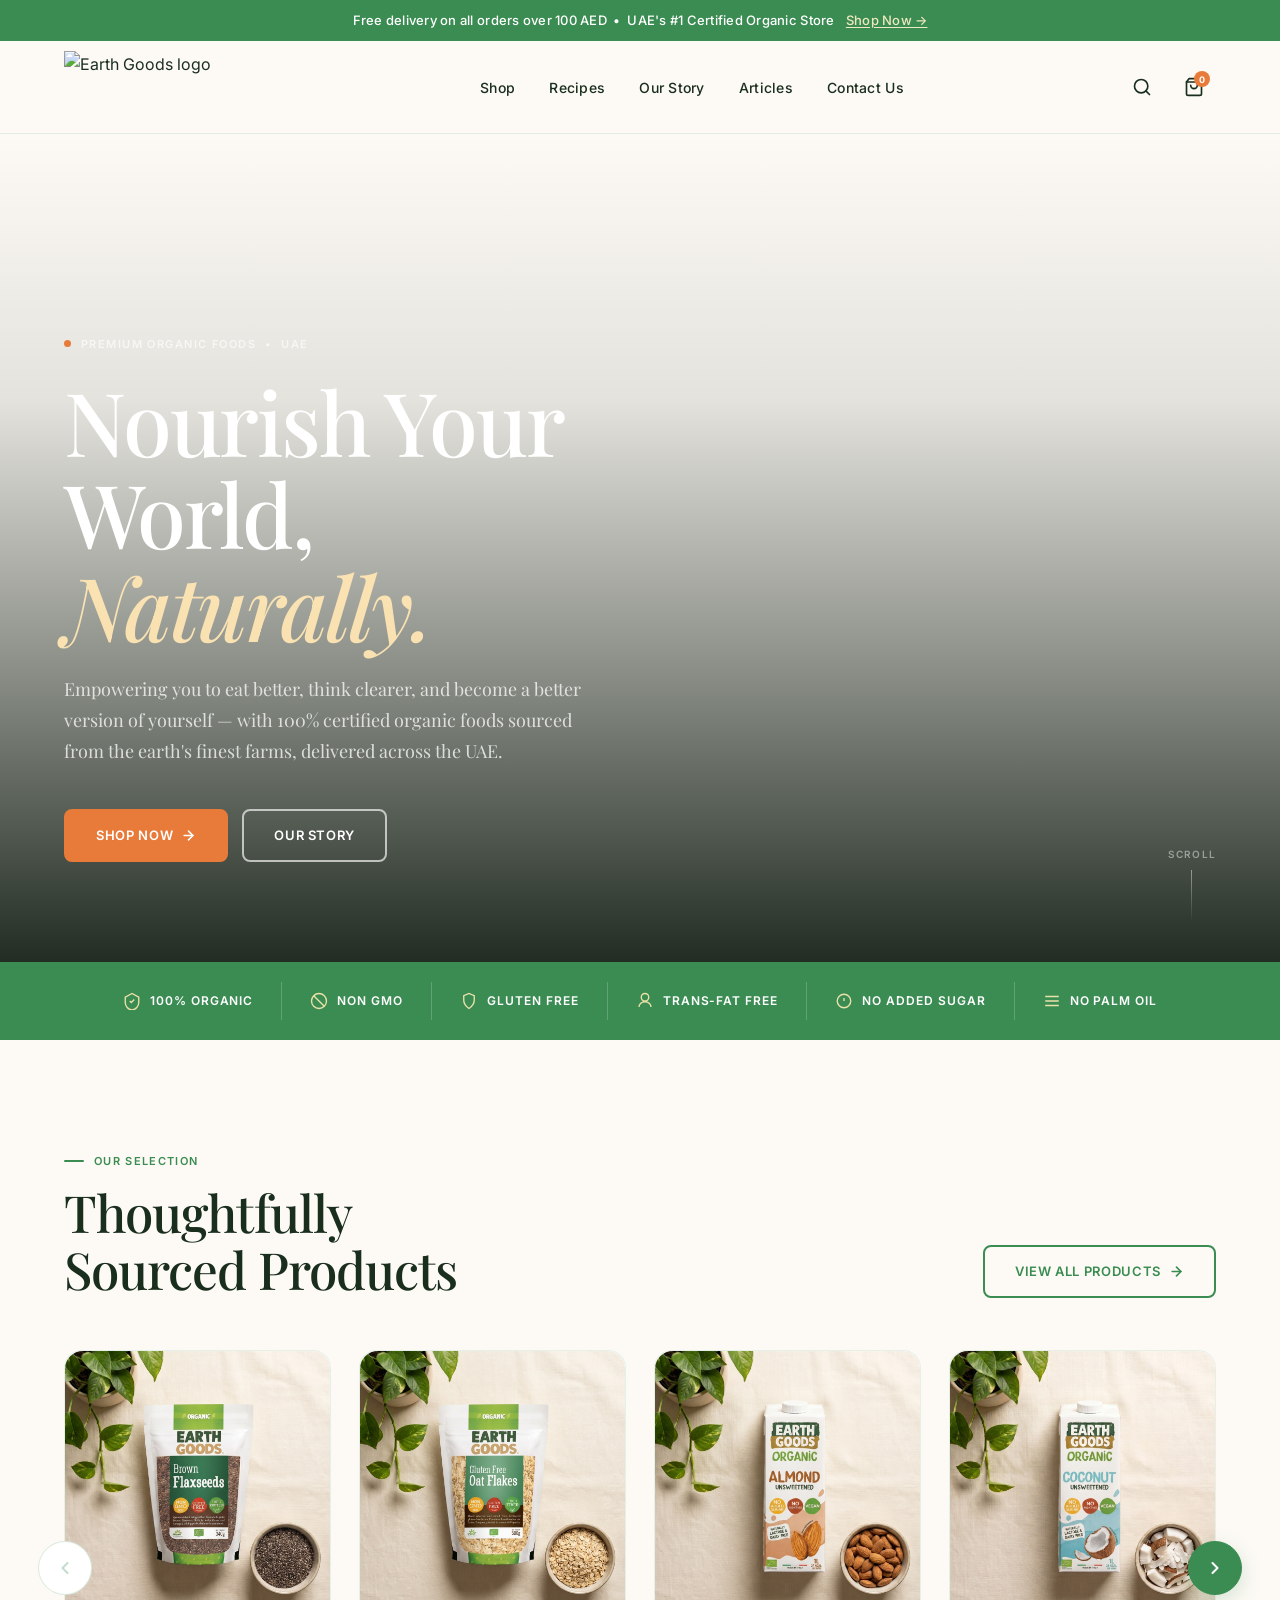
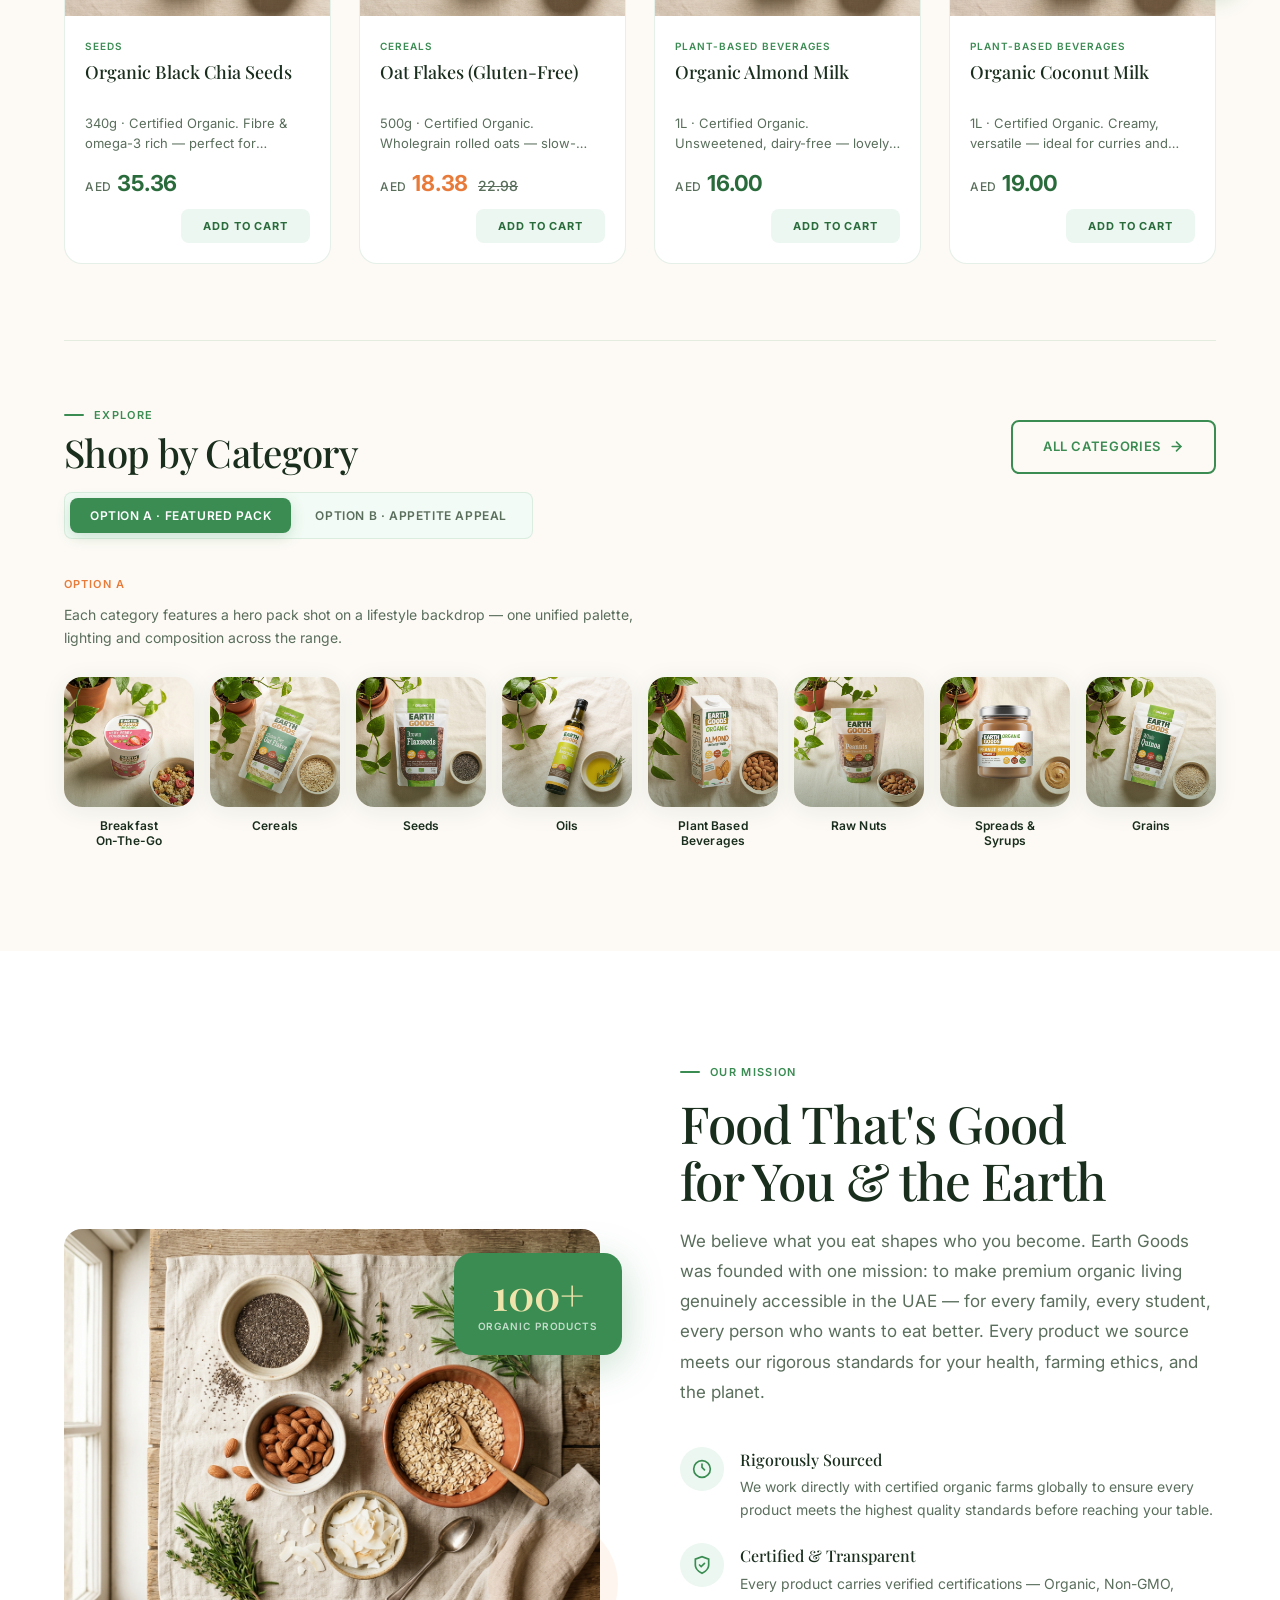
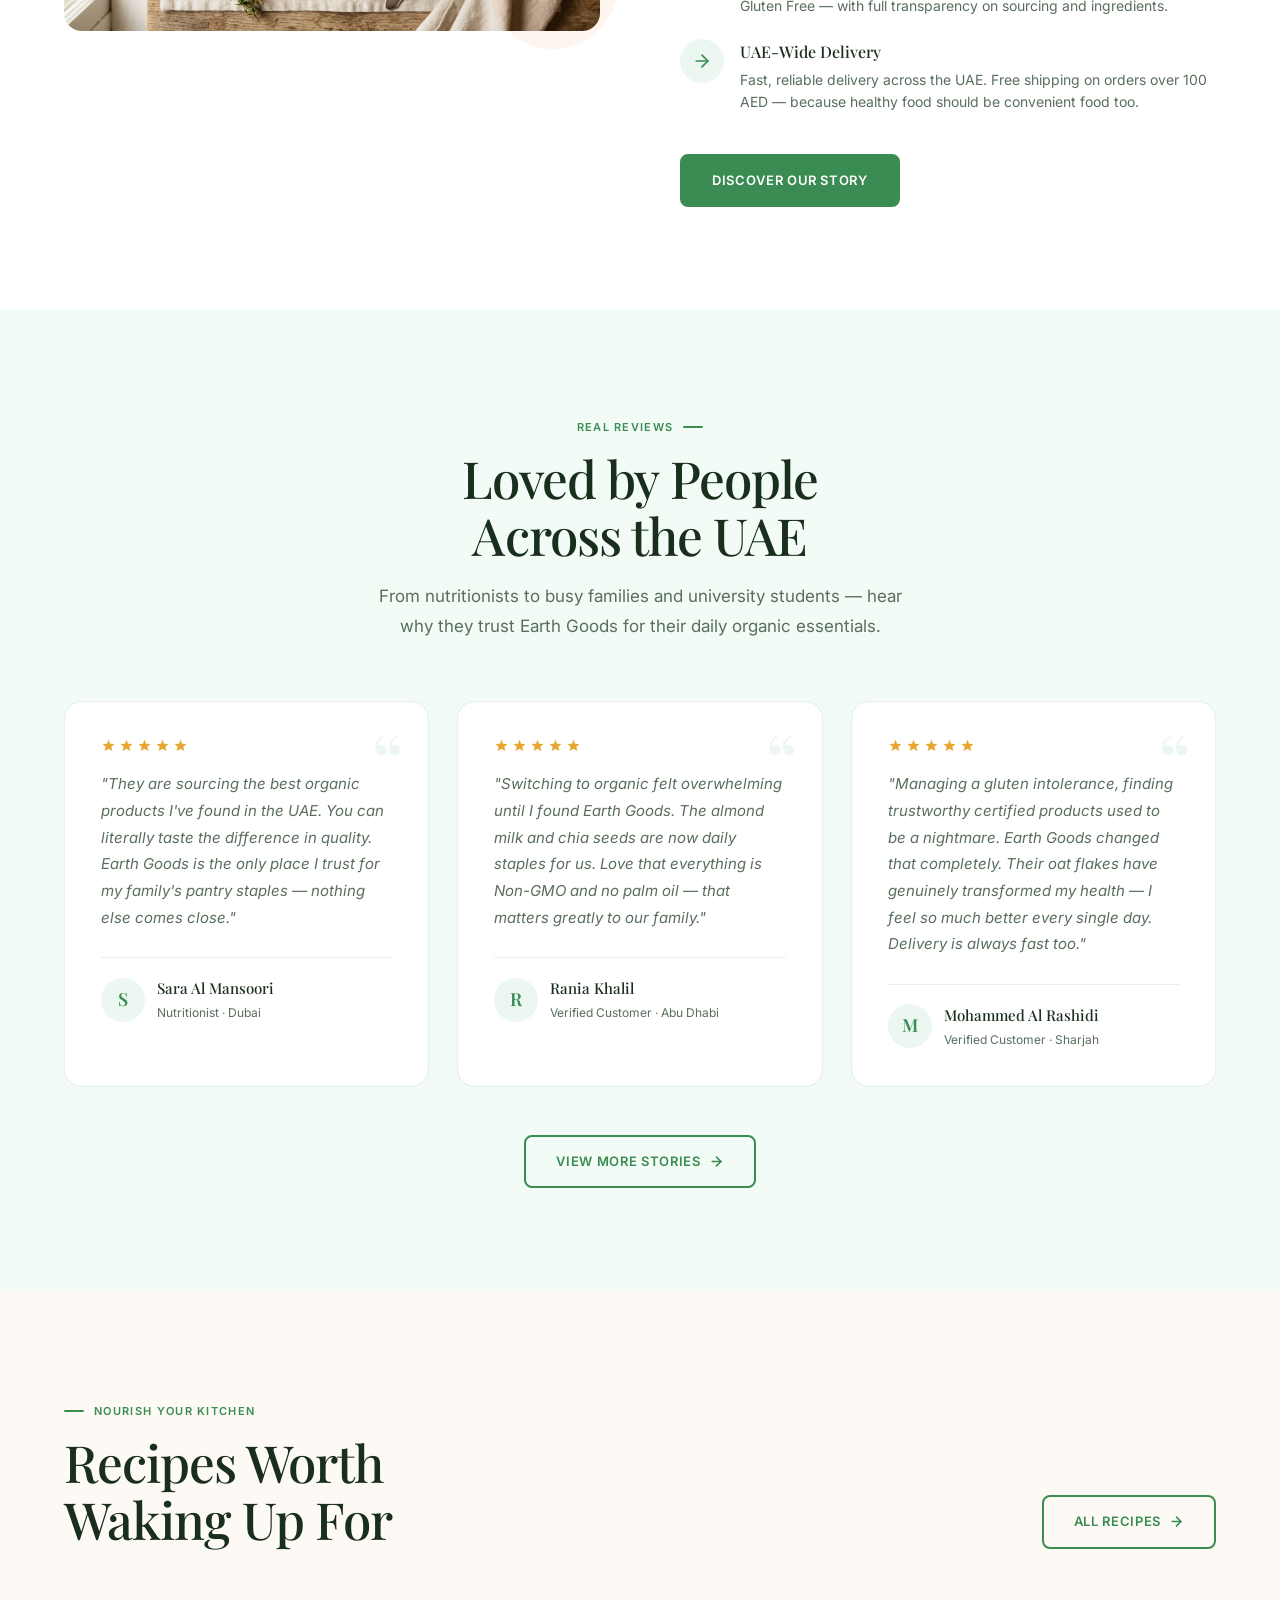
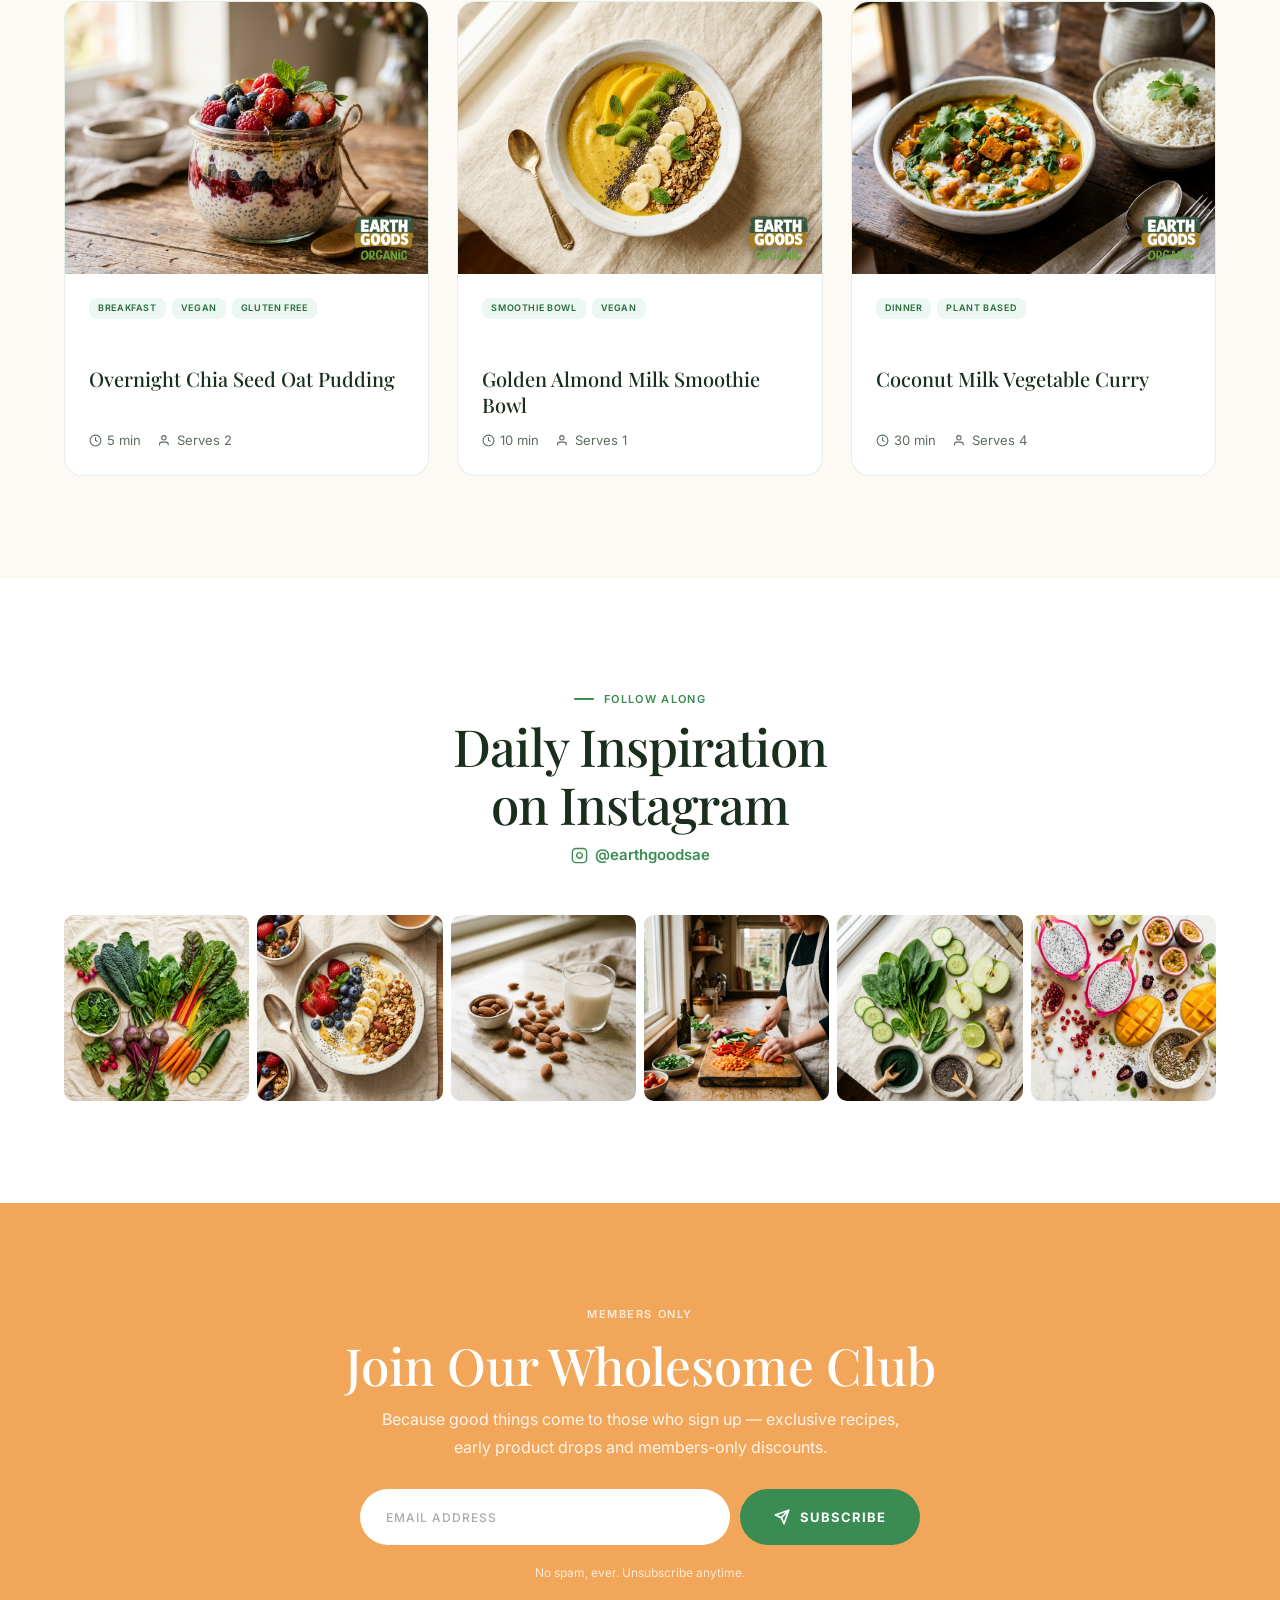
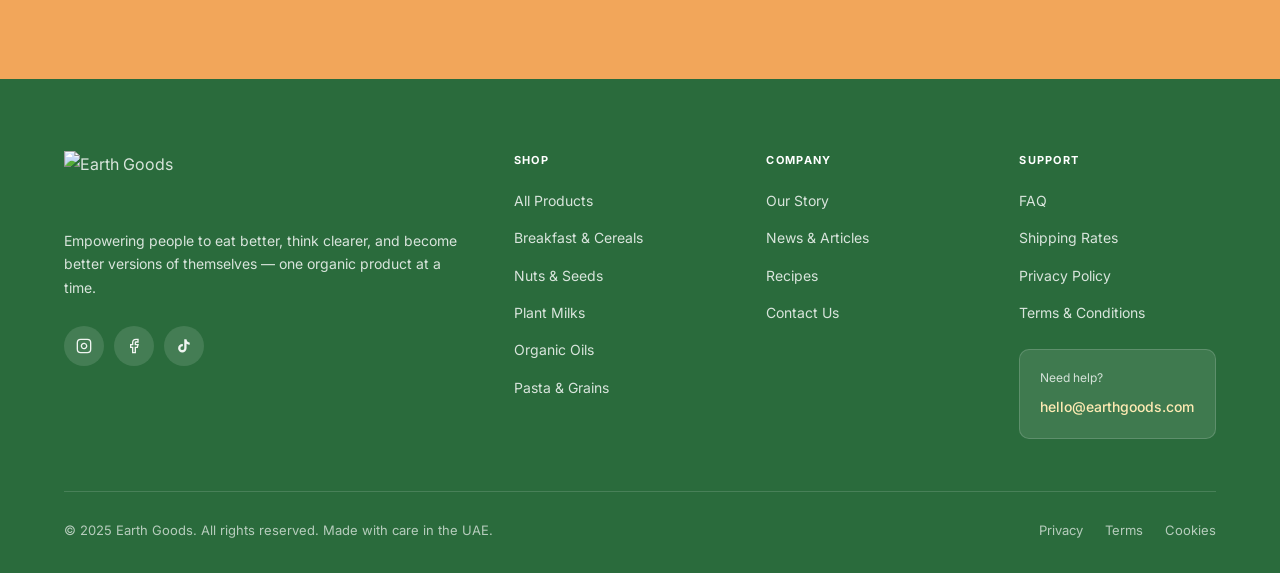
==== index-v5.html @ f4367381 "Earth Goods v5 — homepage final + inner pages (category, PDP, shop all, categories) Ships the post-f" ====
<!DOCTYPE html>
<html lang="en">
<head>
  <meta charset="UTF-8">
  <meta name="viewport" content="width=device-width, initial-scale=1">
  <title>Earth Goods — Premium Organic Food in the UAE</title>
  <meta name="description" content="Earth Goods brings you 100% certified organic foods. Non-GMO, Gluten Free, No Added Sugar. Free delivery over 100 AED across the UAE.">

  <link rel="preconnect" href="https://fonts.googleapis.com">
  <link rel="preconnect" href="https://fonts.gstatic.com" crossorigin>
  <!-- v1 font pair: Playfair Display (headings) + Inter (body) -->
  <link href="https://fonts.googleapis.com/css2?family=Playfair+Display:ital,wght@0,400;0,500;0,600;0,700;1,400;1,500&family=Inter:wght@300;400;500;600;700&display=swap" rel="stylesheet">

  <style>

    /* ===== DESIGN TOKENS ===== */
    :root {
      /* Palette — Approachable Premium */
      --cream:          #fdfaf5;
      --cream-alt:      #f5f0e6;
      --green:          #3a8c52;
      --green-dark:     #2a6b3c;
      --green-light:    #ebf7f0;
      --green-xlight:   #f2fbf5;
      --orange:         #e87b3a;
      --orange-dark:    #c96530;
      --orange-light:   #fff4ed;
      --white:          #ffffff;
      --text:           #1a2e1d;
      --text-muted:     #5a6e5c;
      --border:         rgba(58,140,82,0.13);
      --shadow-card:    0 4px 24px rgba(30,60,35,0.08);
      --shadow-hover:   0 12px 40px rgba(30,60,35,0.14);

      --z-nav:   50;
      --z-modal: 100;

      --section-py: clamp(64px, 8vw, 112px);
      --container:  1280px;
      --gutter:     clamp(20px, 5vw, 80px);

      --font-head:   'Playfair Display', Georgia, serif;
      --font-body:   'Inter', -apple-system, system-ui, sans-serif;
      --font-ui:     'Inter', -apple-system, system-ui, sans-serif;
      --font-accent: 'Playfair Display', Georgia, serif;

      /* Radii */
      --r-pill: 8px;
      --r-card: 18px;
      --r-sm:   10px;

      --ease:      200ms ease;
      --ease-slow: 500ms ease;
    }

    /* ===== RESET ===== */
    *, *::before, *::after { box-sizing: border-box; margin: 0; padding: 0; }
    html { scroll-behavior: smooth; }
    @media (prefers-reduced-motion: reduce) {
      html { scroll-behavior: auto; }
      *, *::before, *::after { animation-duration: 0.01ms !important; transition-duration: 0.01ms !important; }
    }
    body {
      font-family: var(--font-body);
      font-size: 16px;
      line-height: 1.65;
      color: var(--text);
      background: var(--cream);
      overflow-x: hidden;
    }
    img { max-width: 100%; display: block; }
    a { color: inherit; text-decoration: none; }
    button { cursor: pointer; border: none; background: none; font-family: inherit; }

    /* ===== FOCUS ===== */
    :focus-visible { outline: 3px solid var(--orange); outline-offset: 3px; border-radius: 4px; }

    /* ===== LAYOUT ===== */
    .container { max-width: var(--container); margin: 0 auto; padding: 0 var(--gutter); }
    .section    { padding: var(--section-py) 0; }

    /* ===== TYPE HELPERS ===== */
    .eyebrow {
      display: inline-flex; align-items: center; gap: 10px;
      font-family: var(--font-ui);
      font-size: 11px; font-weight: 600; letter-spacing: .12em; text-transform: uppercase;
      color: var(--green); margin-bottom: 14px;
    }
    .eyebrow::before { content:''; display:block; width:20px; height:2px; background:var(--green); border-radius:2px; }

    .h-display {
      font-family: var(--font-head);
      font-size: clamp(32px, 4vw, 54px);
      font-weight: 500; line-height: 1.12; letter-spacing: -.018em;
      color: var(--text);
    }
    .body-lg { font-size: 17px; line-height: 1.78; color: var(--text-muted); max-width: 560px; margin-top: 16px; }

    /* ===== BUTTONS — PILL SHAPED ===== */
    .btn {
      display: inline-flex; align-items: center; gap: 8px;
      padding: 14px 30px; min-height: 48px;
      font-family: var(--font-ui); font-size: 13px; font-weight: 600;
      letter-spacing: .05em; text-transform: uppercase; border-radius: var(--r-pill);
      transition: all var(--ease); cursor: pointer;
    }
    .btn-orange { background: var(--orange); color: #fff; border: 2px solid var(--orange); }
    .btn-orange:hover { background: var(--orange-dark); border-color: var(--orange-dark); transform: translateY(-2px); box-shadow: 0 8px 24px rgba(232,123,58,.28); }

    .btn-white { background: transparent; color: #fff; border: 2px solid rgba(255,255,255,.65); }
    .btn-white:hover { background: rgba(255,255,255,.12); border-color: #fff; }

    .btn-green { background: var(--green); color: #fff; border: 2px solid var(--green); }
    .btn-green:hover { background: var(--green-dark); border-color: var(--green-dark); transform: translateY(-2px); box-shadow: 0 8px 24px rgba(58,140,82,.24); }

    .btn-outline { background: transparent; color: var(--green); border: 2px solid var(--green); }
    .btn-outline:hover { background: var(--green); color: #fff; transform: translateY(-2px); }

    .btn-outline-light { background: transparent; color: rgba(255,255,255,.88); border: 2px solid rgba(255,255,255,.3); }
    .btn-outline-light:hover { background: rgba(255,255,255,.12); border-color: rgba(255,255,255,.65); }

    /* ===== ANNOUNCEMENT BAR ===== */
    .ann-bar {
      background: var(--green); color: #fff;
      text-align: center; padding: 10px 20px;
      font-size: 13px; font-weight: 500; letter-spacing: .02em;
    }
    .ann-bar a { color: rgba(255,240,200,.92); margin-left: 8px; text-decoration: underline; text-underline-offset: 2px; }
    .ann-bar a:hover { color: #fff; }

    /* ===== STICKY HEADER ===== */
    .site-header {
      position: sticky; top: 0; z-index: var(--z-nav);
      background: rgba(253,250,245,.96);
      backdrop-filter: blur(16px); -webkit-backdrop-filter: blur(16px);
      border-bottom: 1px solid var(--border);
      transition: box-shadow var(--ease);
    }
    .site-header.scrolled { box-shadow: 0 2px 24px rgba(30,60,35,.07); }

    .nav-wrap { display: flex; align-items: center; justify-content: space-between; height: 92px; gap: 32px; }

    .nav-logo { display: flex; align-items: center; flex-shrink: 0; }
    .nav-logo img { height: 72px; width: auto; object-fit: contain; image-rendering: -webkit-optimize-contrast; }

    .nav-links { display: flex; align-items: center; gap: 34px; list-style: none; }
    .nav-links a {
      font-family: var(--font-ui);
      font-size: 14px; font-weight: 500; color: var(--text); letter-spacing: .02em;
      position: relative; padding-bottom: 2px; transition: color var(--ease);
    }
    .nav-links a::after {
      content: ''; position: absolute; bottom: -2px; left: 0;
      width: 0; height: 2px; background: var(--orange); border-radius: 2px; transition: width var(--ease);
    }
    .nav-links a:hover { color: var(--green); }
    .nav-links a:hover::after { width: 100%; }

    .nav-actions { display: flex; align-items: center; gap: 8px; flex-shrink: 0; }
    .nav-icon {
      display: flex; align-items: center; justify-content: center;
      width: 44px; height: 44px; border-radius: 50%; color: var(--text);
      transition: all var(--ease); cursor: pointer;
    }
    .nav-icon:hover { background: var(--green-light); color: var(--green); }
    .cart-wrap { position: relative; }
    .cart-dot {
      position: absolute; top: 6px; right: 6px; width: 16px; height: 16px;
      background: var(--orange); color: #fff; font-size: 9px; font-weight: 700;
      border-radius: 50%; display: flex; align-items: center; justify-content: center; line-height: 1;
    }
    .nav-hamburger { display: none; }

    /* ===== HERO ===== */
    .hero { position: relative; min-height: 92vh; display: flex; align-items: flex-end; overflow: hidden; }
    .hero-bg {
      position: absolute; inset: 0;
      background: url('images/hero-bg-v3.jpg') center center / cover no-repeat;
      transform: scale(1.04); transition: transform 7s ease;
    }
    .hero-bg.ready { transform: scale(1); }
    .hero-overlay {
      position: absolute; inset: 0;
      background: linear-gradient(to top,
        rgba(10,22,12,.90) 0%,
        rgba(10,22,12,.44) 38%,
        rgba(10,22,12,.10) 68%,
        transparent 100%);
    }
    .hero-content { position: relative; z-index: 2; padding: 80px 0 100px; max-width: 740px; }
    .hero-eyebrow {
      display: inline-flex; align-items: center; gap: 10px;
      font-family: var(--font-ui);
      color: rgba(255,255,255,.65); font-size: 11px; font-weight: 600;
      letter-spacing: .13em; text-transform: uppercase; margin-bottom: 22px;
    }
    .hero-eyebrow-dot { width: 7px; height: 7px; border-radius: 50%; background: var(--orange); flex-shrink: 0; }
    .hero-title {
      font-family: var(--font-head);
      font-size: clamp(44px, 7vw, 88px);
      font-weight: 500; line-height: 1.05; letter-spacing: -.025em;
      color: #fff; margin-bottom: 22px;
    }
    .hero-title em { font-style: italic; color: rgba(255,230,180,.94); }
    .hero-desc { font-family: var(--font-accent); font-size: 18px; line-height: 1.72; color: rgba(255,255,255,.76); max-width: 530px; margin-bottom: 42px; }
    .hero-ctas { display: flex; flex-wrap: wrap; gap: 14px; align-items: center; }

    /* Hero trust badges */
    .hero-badges {
      position: relative; z-index: 2;
      display: flex; gap: 10px; flex-wrap: wrap;
      padding: 0 0 36px; margin-top: -24px;
    }
    .hero-badge {
      display: inline-flex; align-items: center; gap: 7px;
      background: rgba(255,255,255,.12); backdrop-filter: blur(10px);
      border: 1px solid rgba(255,255,255,.22); border-radius: var(--r-pill);
      padding: 7px 14px; font-size: 12px; font-weight: 500; color: rgba(255,255,255,.9);
    }
    .hero-badge-dot { width: 6px; height: 6px; border-radius: 50%; background: #6ee88a; flex-shrink: 0; }

    .hero-scroll {
      position: absolute; bottom: 40px; right: var(--gutter); z-index: 2;
      display: flex; flex-direction: column; align-items: center; gap: 8px;
      color: rgba(255,255,255,.45); font-size: 10px; font-weight: 600;
      letter-spacing: .12em; text-transform: uppercase;
    }
    .scroll-line {
      width: 1px; height: 52px;
      background: linear-gradient(to bottom, rgba(255,255,255,.45), transparent);
      animation: scrollAnim 2s ease infinite;
    }
    @keyframes scrollAnim {
      0%   { opacity: 1; transform: scaleY(1) translateY(0); }
      100% { opacity: 0; transform: scaleY(.4) translateY(18px); }
    }

    /* ===== TRUST STRIP ===== */
    .trust-strip { background: var(--green); padding: 20px 0; overflow: hidden; }
    .trust-inner { display: flex; align-items: center; justify-content: center; flex-wrap: wrap; }
    .trust-item {
      display: flex; align-items: center; gap: 9px;
      padding: 9px 28px; font-size: 12px; font-weight: 600;
      letter-spacing: .08em; text-transform: uppercase; color: #fff;
      border-right: 1px solid rgba(255,255,255,.2); white-space: nowrap;
    }
    .trust-item:last-child { border-right: none; }
    .trust-icon { width: 18px; height: 18px; color: rgba(255,235,180,.9); flex-shrink: 0; }

    /* ===== PRODUCTS ===== */
    .products-header { display: flex; align-items: flex-end; justify-content: space-between; gap: 24px; margin-bottom: 52px; }

    /* Carousel container — single-row horizontal strip, always 4 visible */
    .products-carousel { position: relative; }
    .products-grid {
      display: grid;
      grid-auto-flow: column;
      grid-auto-columns: calc((100% - (28px * 3)) / 4);
      gap: 28px;
      scroll-snap-type: x mandatory;
      overflow-x: auto;
      scrollbar-width: none;
      padding-bottom: 4px;
    }
    .products-grid::-webkit-scrollbar { display: none; }
    .products-grid > .product-card { scroll-snap-align: start; }

    /* Left/right arrows — filled green by default, reversed on hover */
    .carousel-arrow {
      position: absolute; top: 42%; transform: translateY(-50%);
      width: 54px; height: 54px; border-radius: 50%;
      background: var(--green); color: #fff;
      border: 1px solid var(--green);
      box-shadow: 0 6px 20px rgba(58,140,82,.22);
      display: flex; align-items: center; justify-content: center;
      cursor: pointer; z-index: 5; transition: all var(--ease);
    }
    .carousel-arrow:hover {
      background: #fff; color: var(--green-dark); border-color: var(--green);
      transform: translateY(-50%) scale(1.06);
      box-shadow: var(--shadow-card);
    }
    .carousel-arrow:disabled {
      background: #fff;
      color: rgba(58,140,82,.3);
      border-color: rgba(58,140,82,.18);
      box-shadow: none;
      cursor: not-allowed;
      transform: translateY(-50%);
      pointer-events: none;
    }
    .carousel-arrow.prev { left: -26px; }
    .carousel-arrow.next { right: -26px; }
    @media (max-width: 1100px) {
      .products-grid { grid-auto-columns: calc((100% - 28px) / 2); }
    }
    @media (max-width: 640px) {
      .products-grid { grid-auto-columns: 82%; }
      .carousel-arrow { display: none; }
    }

    /* Product card — equal heights via flex */
    .product-card {
      background: var(--white);
      border: 1px solid var(--border);
      border-radius: var(--r-card);
      overflow: visible;
      cursor: pointer;
      transition: transform var(--ease), box-shadow var(--ease);
      position: relative;
      display: flex; flex-direction: column;
    }
    .product-card:hover { transform: translateY(-6px); box-shadow: var(--shadow-hover); }

    .product-img-wrap {
      position: relative;
      aspect-ratio: 1;
      border-radius: var(--r-card) var(--r-card) 0 0;
      overflow: hidden;
      background: var(--green-xlight);
    }
    .product-lifestyle-img {
      width: 100%; height: 100%; object-fit: cover;
      transition: transform 650ms ease;
    }
    .product-card:hover .product-lifestyle-img { transform: scale(1.06); }

    .product-badge {
      position: absolute; top: 12px; left: 12px; z-index: 2;
      background: var(--green); color: #fff;
      font-size: 9px; font-weight: 700; letter-spacing: .09em; text-transform: uppercase;
      padding: 5px 12px; border-radius: var(--r-pill);
    }
    .badge-orange { background: var(--orange); }
    .badge-discount {
      position: absolute; top: 12px; right: 12px; z-index: 2;
      background: var(--orange); color: #fff;
      font-size: 13px; font-weight: 700; letter-spacing: .02em;
      padding: 8px 13px; border-radius: var(--r-pill);
      box-shadow: 0 4px 14px rgba(232,123,58,.28);
    }

    .product-body {
      padding: 22px 20px 20px;
      display: flex; flex-direction: column; flex: 1;
    }
    .product-cat { font-size: 10px; font-weight: 600; letter-spacing: .1em; text-transform: uppercase; color: var(--green); margin-bottom: 6px; }
    .product-name {
      font-family: var(--font-head); font-size: 18px; font-weight: 500; line-height: 1.28;
      margin-bottom: 6px; color: var(--text);
      min-height: 2.56em;
      display: -webkit-box; -webkit-line-clamp: 2; -webkit-box-orient: vertical; overflow: hidden;
    }
    .product-desc {
      font-size: 13px; line-height: 1.55; color: var(--text-muted);
      margin-bottom: 18px;
      min-height: 3.1em;
      display: -webkit-box; -webkit-line-clamp: 2; -webkit-box-orient: vertical; overflow: hidden;
    }
    .product-foot {
      display: flex; flex-direction: column;
      gap: 14px; margin-top: auto;
    }
    .product-price-wrap {
      display: flex; align-items: baseline; gap: 10px;
      line-height: 1.1; flex-wrap: wrap;
    }
    .product-price { font-size: 22px; font-weight: 700; color: var(--green-dark); white-space: nowrap; letter-spacing: -.01em; }
    .product-price small { font-size: 12px; font-weight: 500; color: var(--text-muted); margin-right: 5px; letter-spacing: .06em; text-transform: uppercase; }
    .product-price-old {
      font-size: 14px; font-weight: 500; color: var(--text-muted);
      text-decoration: line-through; white-space: nowrap;
    }
    .product-price.discounted { color: var(--orange); }
    .add-btn-row { display: flex; justify-content: flex-end; }

    /* Pill Add to Cart — recipe tag aesthetic, no icon */
    .add-btn {
      display: inline-flex; align-items: center;
      padding: 10px 22px;
      background: var(--green-light); color: var(--green-dark);
      border-radius: var(--r-pill);
      font-family: var(--font-body);
      font-size: 11px; font-weight: 700;
      letter-spacing: .08em; text-transform: uppercase;
      transition: all var(--ease); flex-shrink: 0;
      white-space: nowrap;
    }
    .add-btn:hover { background: var(--green); color: #fff; transform: translateY(-1px); box-shadow: 0 6px 16px rgba(58,140,82,.22); }

    /* ===== CATEGORY VISUAL CARDS ===== */
    .cat-section { margin-top: 72px; padding-top: 56px; border-top: 1px solid var(--border); }
    .cat-section-header { display: flex; align-items: flex-end; justify-content: space-between; gap: 20px; margin-bottom: 18px; }

    /* Option toggle for A/B comparison */
    .cat-option-toggle {
      display: inline-flex; background: var(--green-xlight);
      border: 1px solid var(--border); border-radius: var(--r-pill);
      padding: 5px; gap: 4px; margin-bottom: 36px;
    }
    .cat-option-toggle button {
      padding: 10px 20px; font-family: var(--font-ui);
      font-size: 12px; font-weight: 600; letter-spacing: .05em; text-transform: uppercase;
      color: var(--text-muted); background: transparent; border-radius: var(--r-pill);
      transition: all var(--ease); cursor: pointer;
    }
    .cat-option-toggle button.active {
      background: var(--green); color: #fff;
      box-shadow: 0 4px 14px rgba(58,140,82,.22);
    }
    .cat-option-label {
      font-family: var(--font-ui); font-size: 11px; font-weight: 600;
      letter-spacing: .1em; text-transform: uppercase; color: var(--orange);
      margin-bottom: 10px; display: block;
    }
    .cat-option-desc {
      font-size: 14px; color: var(--text-muted);
      margin-bottom: 28px; max-width: 600px;
    }
    .cat-option { display: none; }
    .cat-option.active { display: block; }

    .cat-grid {
      display: grid;
      grid-template-columns: repeat(8, 1fr);
      gap: 16px;
    }

    .cat-card {
      display: flex; flex-direction: column; align-items: center; gap: 11px;
      cursor: pointer; text-decoration: none; color: inherit;
      transition: transform var(--ease);
    }
    .cat-card:hover { transform: translateY(-4px); }

    .cat-img-wrap {
      width: 100%;
      aspect-ratio: 1;
      border-radius: var(--r-card);
      overflow: hidden;
      position: relative;
      box-shadow: var(--shadow-card);
      transition: box-shadow var(--ease);
    }
    .cat-card:hover .cat-img-wrap { box-shadow: var(--shadow-hover); }

    .cat-img-wrap img {
      width: 100%; height: 100%; object-fit: cover;
      transition: transform 550ms ease;
    }
    .cat-card:hover .cat-img-wrap img { transform: scale(1.08); }

    /* Subtle colored tint overlay per card */
    .cat-img-wrap::after {
      content: '';
      position: absolute; inset: 0;
      background: linear-gradient(to top, rgba(30,60,35,.35) 0%, transparent 55%);
      border-radius: var(--r-card);
    }

    .cat-name {
      font-size: 12px; font-weight: 600; text-align: center;
      color: var(--text); letter-spacing: .01em; line-height: 1.3;
    }

    /* ===== BRAND STORY ===== */
    .story { background: var(--white); }
    .story-grid { display: grid; grid-template-columns: 1fr 1fr; gap: 80px; align-items: center; }
    .story-img-wrap { position: relative; aspect-ratio: 4/3; border-radius: var(--r-card); overflow: hidden; }
    .story-img-wrap img { width: 100%; height: 100%; object-fit: cover; }
    .story-stat {
      position: absolute; top: 24px; right: -22px; z-index: 2;
      background: var(--green); color: #fff; padding: 20px 24px;
      border-radius: var(--r-card); text-align: center; box-shadow: 0 10px 40px rgba(58,140,82,.3);
    }
    .story-stat-n { font-family: var(--font-head); font-size: 42px; font-weight: 600; line-height: 1; color: rgba(255,235,180,.92); }
    .story-stat-l { font-size: 10px; font-weight: 600; letter-spacing: .09em; text-transform: uppercase; color: rgba(255,255,255,.7); margin-top: 3px; }
    .story-accent { position: absolute; bottom: -18px; right: -18px; width: 130px; height: 130px; border-radius: 50%; background: var(--orange); opacity: .08; pointer-events: none; }

    .pillars { display: flex; flex-direction: column; gap: 22px; margin-top: 40px; }
    .pillar { display: flex; align-items: flex-start; gap: 16px; }
    .pillar-icon {
      width: 44px; height: 44px; border-radius: 50%; background: var(--green-light);
      display: flex; align-items: center; justify-content: center;
      color: var(--green); flex-shrink: 0;
    }
    .pillar-title { font-family: var(--font-head); font-size: 16px; font-weight: 500; margin-bottom: 3px; }
    .pillar-text  { font-size: 14px; color: var(--text-muted); line-height: 1.6; }

    /* ===== TESTIMONIALS ===== */
    .testimonials { background: var(--green-xlight); }
    .testi-header { text-align: center; margin-bottom: 60px; }
    .testi-header .eyebrow { justify-content: center; }
    .testi-header .eyebrow::before { display: none; }
    .testi-header .eyebrow::after { content: ''; display: block; width: 20px; height: 2px; background: var(--green); border-radius: 2px; }
    .testi-grid { display: grid; grid-template-columns: repeat(3, 1fr); gap: 28px; }

    .testi-card {
      background: var(--white); padding: 36px; border-radius: var(--r-card); border: 1px solid var(--border);
      position: relative; transition: transform var(--ease), box-shadow var(--ease);
    }
    .testi-card:hover { transform: translateY(-4px); box-shadow: var(--shadow-hover); }
    .testi-bigquote {
      position: absolute; top: 18px; right: 24px;
      font-family: var(--font-head); font-size: 80px; line-height: 1;
      color: var(--green-light); pointer-events: none; user-select: none;
    }
    .stars { display: flex; gap: 3px; margin-bottom: 18px; }
    .star { width: 15px; height: 15px; color: #e8a630; }
    .testi-text { font-size: 15px; line-height: 1.78; color: var(--text-muted); font-style: italic; margin-bottom: 26px; }
    .testi-author { display: flex; align-items: center; gap: 12px; padding-top: 18px; border-top: 1px solid var(--border); }
    .testi-avatar {
      width: 44px; height: 44px; border-radius: 50%; background: var(--green-light);
      display: flex; align-items: center; justify-content: center;
      font-family: var(--font-head); font-size: 18px; color: var(--green); font-weight: 600; flex-shrink: 0;
    }
    .testi-name   { font-family: var(--font-head); font-size: 15px; font-weight: 500; }
    .testi-detail { font-size: 12px; color: var(--text-muted); margin-top: 2px; }

    /* ===== RECIPES ===== */
    .recipes-header { display: flex; align-items: flex-end; justify-content: space-between; gap: 24px; margin-bottom: 52px; }
    .recipes-grid   { display: grid; grid-template-columns: repeat(3, 1fr); gap: 28px; }

    .recipe-card {
      background: var(--white); border: 1px solid var(--border); border-radius: var(--r-card);
      overflow: hidden; cursor: pointer;
      transition: transform var(--ease), box-shadow var(--ease);
      display: flex; flex-direction: column;
    }
    .recipe-card:hover { transform: translateY(-5px); box-shadow: var(--shadow-hover); }
    .recipe-img { aspect-ratio: 4/3; overflow: hidden; position: relative; }
    .recipe-img img { width: 100%; height: 100%; object-fit: cover; transition: transform 650ms ease; }
    .recipe-card:hover .recipe-img img { transform: scale(1.06); }

    /* Earth Goods watermark overlay — bottom right, colored logo, no padding */
    .recipe-img::after {
      content: '';
      position: absolute; bottom: 14px; right: 14px;
      width: 60px; height: 44px;
      background-image: url('images/logo-watermark.png');
      background-repeat: no-repeat;
      background-position: center;
      background-size: contain;
      filter: drop-shadow(0 2px 6px rgba(0,0,0,.45));
      pointer-events: none;
    }

    .recipe-body {
      padding: 24px;
      display: flex; flex-direction: column; flex: 1;
    }
    .recipe-tags {
      display: flex; flex-wrap: wrap; gap: 6px;
      margin-bottom: 14px;
      min-height: 54px;
      align-content: flex-start;
    }
    .r-tag {
      background: var(--green-light); color: var(--green-dark);
      font-size: 9px; font-weight: 600; letter-spacing: .07em; text-transform: uppercase;
      padding: 4px 9px; border-radius: var(--r-pill);
      line-height: 1.4;
    }
    .recipe-title {
      font-family: var(--font-head); font-size: 20px; font-weight: 500; line-height: 1.3;
      margin-bottom: 12px;
      min-height: 2.6em;
      display: -webkit-box; -webkit-line-clamp: 2; -webkit-box-orient: vertical; overflow: hidden;
    }
    .recipe-meta  {
      display: flex; gap: 18px; font-size: 13px; color: var(--text-muted);
      margin-top: auto;
    }
    .recipe-meta span { display: flex; align-items: center; gap: 5px; }

    /* ===== INSTAGRAM ===== */
    .instagram { background: var(--white); }
    .ig-header  { text-align: center; margin-bottom: 44px; }
    .ig-handle  {
      display: inline-flex; align-items: center; gap: 7px;
      font-size: 15px; font-weight: 600; color: var(--green);
      margin-top: 10px; cursor: pointer; transition: color var(--ease);
    }
    .ig-handle:hover { color: var(--orange); }
    .ig-grid { display: grid; grid-template-columns: repeat(6, 1fr); gap: 8px; }
    .ig-post { aspect-ratio: 1; overflow: hidden; cursor: pointer; border-radius: var(--r-sm); position: relative; }
    .ig-post img { width: 100%; height: 100%; object-fit: cover; transition: transform 550ms ease; }
    .ig-post::after {
      content: ''; position: absolute; inset: 0;
      background: rgba(58,140,82,0); transition: background var(--ease); border-radius: var(--r-sm);
    }
    .ig-post:hover::after { background: rgba(58,140,82,.22); }
    .ig-post:hover img  { transform: scale(1.07); }

    /* ===== WHOLESOME CLUB — soft warm orange newsletter ===== */
    .wholesome-club {
      background: #f2a65a; color: #fff;
      padding: clamp(64px, 8vw, 96px) 0;
      position: relative; overflow: hidden;
    }
    .wc-inner {
      position: relative; z-index: 2;
      max-width: 720px; margin: 0 auto;
      text-align: center; padding: 0 20px;
    }
    .wc-eyebrow {
      display: inline-block; font-family: var(--font-ui);
      font-size: 11px; font-weight: 600; letter-spacing: .14em; text-transform: uppercase;
      color: rgba(255,255,255,.78); margin-bottom: 14px;
    }
    .wc-heading {
      font-family: var(--font-head);
      font-size: clamp(30px, 4vw, 52px); font-weight: 500; line-height: 1.12;
      color: #fff; margin-bottom: 12px;
    }
    .wc-sub {
      font-size: 16px; line-height: 1.7; color: rgba(255,255,255,.88);
      margin-bottom: 28px; max-width: 520px; margin-left: auto; margin-right: auto;
    }
    .wc-form {
      display: flex; gap: 10px; flex-wrap: wrap;
      max-width: 560px; margin: 0 auto;
    }
    .wc-input {
      flex: 1; min-width: 220px; height: 56px; padding: 0 26px;
      background: #fff; border: none; outline: none; border-radius: 999px;
      font-family: var(--font-body); font-size: 14px; color: var(--text);
      font-weight: 500; letter-spacing: .04em;
    }
    .wc-input::placeholder { color: rgba(100,100,100,.55); text-transform: uppercase; font-size: 12px; letter-spacing: .08em; }
    .wc-submit {
      height: 56px; padding: 0 34px;
      background: var(--green); color: #fff; border: none; border-radius: 999px;
      font-family: var(--font-ui); font-size: 13px; font-weight: 700;
      letter-spacing: .08em; text-transform: uppercase; cursor: pointer;
      display: inline-flex; align-items: center; gap: 10px;
      transition: all var(--ease);
    }
    .wc-submit:hover { background: var(--green-dark); transform: translateY(-2px); box-shadow: 0 10px 28px rgba(42,107,60,.35); }
    .wc-note { font-size: 12px; color: rgba(255,255,255,.75); margin-top: 18px; }
    .wc-note.success { color: #fff; font-weight: 500; }


    /* ===== NEWSLETTER (Stay Connected block) ===== */
    .newsletter {
      background: var(--green);
      color: #fff; padding: clamp(64px, 8vw, 104px) 0;
      position: relative; overflow: hidden;
    }
    .newsletter::before {
      content: ''; position: absolute; top: -80px; right: -80px;
      width: 400px; height: 400px; border-radius: 50%;
      background: rgba(255,255,255,.06); pointer-events: none;
    }
    .newsletter::after {
      content: ''; position: absolute; bottom: -60px; left: 10%;
      width: 280px; height: 280px; border-radius: 50%;
      background: rgba(232,123,58,.14); pointer-events: none;
    }
    .nl-grid { display: grid; grid-template-columns: 1fr 1fr; gap: 80px; align-items: center; position: relative; z-index: 1; }
    .nl-eyebrow { display: inline-flex; align-items: center; gap: 9px; font-family: var(--font-ui); font-size: 11px; font-weight: 600; letter-spacing: .12em; text-transform: uppercase; color: rgba(255,235,180,.96); margin-bottom: 14px; }
    .nl-eyebrow::before { content: ''; display: block; width: 20px; height: 2px; background: rgba(255,235,180,.9); border-radius: 2px; }
    .nl-heading { font-family: var(--font-head); font-size: clamp(28px, 3.5vw, 46px); font-weight: 500; line-height: 1.15; margin-bottom: 14px; color: #fff; }
    .nl-sub     { font-size: 16px; line-height: 1.72; color: rgba(255,255,255,.92); }
    .nl-perks   { display: flex; flex-direction: column; gap: 10px; margin-top: 28px; }
    .nl-perk    { display: flex; align-items: center; gap: 10px; font-size: 14px; color: rgba(255,255,255,.94); }
    .nl-perk svg { color: rgba(255,235,180,.98); flex-shrink: 0; }

    .nl-label { display: block; font-family: var(--font-ui); font-size: 12px; font-weight: 600; color: rgba(255,255,255,.96); margin-bottom: 8px; letter-spacing: .06em; text-transform: uppercase; }
    .nl-input-row {
      display: flex; border: 1.5px solid rgba(255,255,255,.32); border-radius: var(--r-pill);
      overflow: hidden; margin-bottom: 12px;
      transition: border-color var(--ease);
      background: rgba(255,255,255,.08);
    }
    .nl-input-row:focus-within { border-color: rgba(255,255,255,.7); }
    .nl-input {
      flex: 1; height: 52px; padding: 0 20px;
      background: transparent; border: none; outline: none;
      font-family: var(--font-body); font-size: 15px; color: #fff;
    }
    .nl-input::placeholder { color: rgba(255,255,255,.62); }
    .nl-submit {
      height: 52px; padding: 0 26px; flex-shrink: 0;
      background: var(--orange); color: #fff; border: none;
      font-family: var(--font-ui); font-size: 12px; font-weight: 700;
      letter-spacing: .07em; text-transform: uppercase; cursor: pointer;
      transition: background var(--ease); border-radius: 0 var(--r-pill) var(--r-pill) 0;
    }
    .nl-submit:hover { background: var(--orange-dark); }
    .nl-note { font-size: 12px; color: rgba(255,255,255,.82); line-height: 1.6; }
    .nl-note.success { color: #fff; font-weight: 500; }

    /* ===== FOOTER ===== */
    .footer { background: var(--green-dark); color: rgba(255,255,255,.82); padding: 72px 0 32px; }
    .footer-top {
      display: grid; grid-template-columns: 2fr 1fr 1fr 1fr; gap: 56px;
      padding-bottom: 52px; border-bottom: 1px solid rgba(255,255,255,.14); margin-bottom: 28px;
    }
    .f-logo { display: flex; align-items: center; margin-bottom: 18px; }
    .f-logo img { height: 60px; width: auto; object-fit: contain; opacity: 1; }
    .f-tagline { font-size: 14px; line-height: 1.7; color: rgba(255,255,255,.82); margin-bottom: 26px; }
    .f-social { display: flex; gap: 10px; }
    .f-social a {
      width: 40px; height: 40px; border-radius: 50%;
      background: rgba(255,255,255,.12); color: rgba(255,255,255,.92);
      display: flex; align-items: center; justify-content: center;
      transition: all var(--ease); cursor: pointer;
    }
    .f-social a:hover { background: var(--orange); color: #fff; transform: translateY(-2px); }
    .f-col-h { font-family: var(--font-ui); font-size: 11px; font-weight: 700; letter-spacing: .12em; text-transform: uppercase; color: #fff; margin-bottom: 18px; }
    .f-links { display: flex; flex-direction: column; gap: 11px; list-style: none; }
    .f-links a { font-size: 14px; color: rgba(255,255,255,.82); transition: color var(--ease); }
    .f-links a:hover { color: rgba(255,235,180,1); }
    .f-contact {
      margin-top: 24px; padding: 18px 20px;
      background: rgba(255,255,255,.1); border: 1px solid rgba(255,255,255,.16); border-radius: var(--r-sm);
    }
    .f-contact p { font-size: 12px; color: rgba(255,255,255,.78); margin-bottom: 5px; }
    .f-contact a { font-size: 14px; font-weight: 500; color: rgba(255,235,180,1); transition: color var(--ease); }
    .f-contact a:hover { color: #fff; }
    .footer-bottom { display: flex; align-items: center; justify-content: space-between; gap: 20px; flex-wrap: wrap; }
    .f-copy { font-size: 13px; color: rgba(255,255,255,.66); }
    .f-legal { display: flex; gap: 22px; }
    .f-legal a { font-size: 13px; color: rgba(255,255,255,.66); cursor: pointer; transition: color var(--ease); }
    .f-legal a:hover { color: #fff; }

    /* ===== SCROLL ANIMATION ===== */
    .fade-up { opacity: 0; transform: translateY(28px); transition: opacity 650ms ease, transform 650ms ease; }
    .fade-up.visible { opacity: 1; transform: translateY(0); }
    .fade-up:nth-child(2) { transition-delay: 90ms; }
    .fade-up:nth-child(3) { transition-delay: 180ms; }
    .fade-up:nth-child(4) { transition-delay: 270ms; }
    .fade-up:nth-child(5) { transition-delay: 360ms; }
    .fade-up:nth-child(6) { transition-delay: 450ms; }
    .fade-up:nth-child(7) { transition-delay: 540ms; }
    .fade-up:nth-child(8) { transition-delay: 630ms; }

    /* ===== RESPONSIVE ===== */
    @media (max-width: 1100px) {
      .cat-grid       { grid-template-columns: repeat(4, 1fr); }
      .footer-top     { grid-template-columns: 1fr 1fr; gap: 40px; }
      .story-stat     { right: 16px; }
    }
    @media (max-width: 900px) {
      .nav-links      { display: none; }
      .nav-hamburger  { display: flex; }
      .story-grid     { grid-template-columns: 1fr; gap: 48px; }
      .testi-grid     { grid-template-columns: 1fr; max-width: 520px; margin: 0 auto; }
      .recipes-grid   { grid-template-columns: 1fr 1fr; }
      .nl-grid        { grid-template-columns: 1fr; gap: 48px; }
      .ig-grid        { grid-template-columns: repeat(3, 1fr); }
      .cat-grid       { grid-template-columns: repeat(4, 1fr); }
    }
    @media (max-width: 640px) {
      .trust-item     { padding: 8px 14px; font-size: 11px; }
      .recipes-grid   { grid-template-columns: 1fr; }
      .ig-grid        { grid-template-columns: repeat(2, 1fr); }
      .footer-top     { grid-template-columns: 1fr; gap: 32px; }
      .hero-title     { font-size: 42px; }
      .products-header, .recipes-header { flex-direction: column; align-items: flex-start; }
      .hero-scroll    { display: none; }
      .cat-grid       { grid-template-columns: repeat(3, 1fr); gap: 12px; }
      .cat-section-header { flex-direction: column; align-items: flex-start; }
      .hero-badges    { display: none; }
    }
    @media (max-width: 400px) {
      .cat-grid       { grid-template-columns: repeat(2, 1fr); }
    }
  </style>
</head>
<body>

<!-- ANNOUNCEMENT BAR -->
<div class="ann-bar" role="banner" aria-label="Promotion">
  Free delivery on all orders over 100 AED &nbsp;&bull;&nbsp; UAE's #1 Certified Organic Store
  <a href="#shop" aria-label="Shop now and get free delivery">Shop Now &rarr;</a>
</div>

<!-- STICKY HEADER -->
<header class="site-header" id="site-header" role="banner">
  <div class="container">
    <nav class="nav-wrap" role="navigation" aria-label="Main navigation">

      <a href="#" class="nav-logo" aria-label="Earth Goods — return to homepage">
        <img src="https://earthgoods.com/assets/images/logo/logo.svg"
             onerror="this.onerror=null;this.src='https://earthgoods.com/assets/images/logo/logo.png';"
             alt="Earth Goods logo" width="200" height="72">
      </a>

      <ul class="nav-links" role="list">
        <li><a href="#shop">Shop</a></li>
        <li><a href="#recipes">Recipes</a></li>
        <li><a href="#story">Our Story</a></li>
        <li><a href="#articles">Articles</a></li>
        <li><a href="#contact">Contact Us</a></li>
      </ul>

      <div class="nav-actions">
        <button class="nav-icon" aria-label="Search products">
          <svg width="20" height="20" viewBox="0 0 24 24" fill="none" stroke="currentColor" stroke-width="2" stroke-linecap="round" stroke-linejoin="round" aria-hidden="true">
            <circle cx="11" cy="11" r="8"/><line x1="21" y1="21" x2="16.65" y2="16.65"/>
          </svg>
        </button>
        <div class="cart-wrap">
          <button class="nav-icon" aria-label="Shopping cart, 0 items">
            <svg width="20" height="20" viewBox="0 0 24 24" fill="none" stroke="currentColor" stroke-width="2" stroke-linecap="round" stroke-linejoin="round" aria-hidden="true">
              <path d="M6 2L3 6v14a2 2 0 002 2h14a2 2 0 002-2V6l-3-4z"/><line x1="3" y1="6" x2="21" y2="6"/><path d="M16 10a4 4 0 01-8 0"/>
            </svg>
          </button>
          <span class="cart-dot" aria-hidden="true">0</span>
        </div>
        <button class="nav-icon nav-hamburger" aria-label="Open menu" aria-expanded="false">
          <svg width="22" height="22" viewBox="0 0 24 24" fill="none" stroke="currentColor" stroke-width="2" stroke-linecap="round" aria-hidden="true">
            <line x1="3" y1="6" x2="21" y2="6"/><line x1="3" y1="12" x2="21" y2="12"/><line x1="3" y1="18" x2="21" y2="18"/>
          </svg>
        </button>
      </div>

    </nav>
  </div>
</header>

<main>

<!-- ===== HERO ===== -->
<section class="hero" aria-labelledby="hero-heading">
  <div class="hero-bg" id="hero-bg" role="img" aria-label="Sunlit kitchen scene with organic ingredients: oats, chia seeds, almond milk, coconut, nuts, and olive oil on natural linen"></div>
  <div class="hero-overlay" aria-hidden="true"></div>

  <div class="container" style="width:100%; display:flex; flex-direction:column; justify-content:flex-end;">
    <div class="hero-content">
      <div class="hero-eyebrow">
        <span class="hero-eyebrow-dot" aria-hidden="true"></span>
        Premium Organic Foods &nbsp;&bull;&nbsp; UAE
      </div>
      <h1 class="hero-title" id="hero-heading">
        Nourish Your World,<br><em>Naturally.</em>
      </h1>
      <p class="hero-desc">
        Empowering you to eat better, think clearer, and become a better version of yourself —
        with 100% certified organic foods sourced from the earth's finest farms, delivered across the UAE.
      </p>
      <div class="hero-ctas">
        <a href="#shop" class="btn btn-orange">
          Shop Now
          <svg width="15" height="15" viewBox="0 0 24 24" fill="none" stroke="currentColor" stroke-width="2.5" stroke-linecap="round" aria-hidden="true"><line x1="5" y1="12" x2="19" y2="12"/><polyline points="12 5 19 12 12 19"/></svg>
        </a>
        <a href="#story" class="btn btn-white">Our Story</a>
      </div>
    </div>
  </div>

  <div class="hero-scroll" aria-hidden="true">
    <span>Scroll</span>
    <div class="scroll-line"></div>
  </div>
</section>

<!-- ===== TRUST STRIP ===== -->
<section class="trust-strip" aria-label="Our certifications and quality standards">
  <div class="trust-inner">
    <div class="trust-item">
      <svg class="trust-icon" viewBox="0 0 24 24" fill="none" stroke="currentColor" stroke-width="1.8" aria-hidden="true"><path d="M12 2L3 7v7a10 10 0 009 9.95 10 10 0 009-9.95V7z"/><polyline points="9 12 11 14 15 10"/></svg>
      100% Organic
    </div>
    <div class="trust-item">
      <svg class="trust-icon" viewBox="0 0 24 24" fill="none" stroke="currentColor" stroke-width="1.8" aria-hidden="true"><circle cx="12" cy="12" r="10"/><line x1="4.93" y1="4.93" x2="19.07" y2="19.07"/></svg>
      Non GMO
    </div>
    <div class="trust-item">
      <svg class="trust-icon" viewBox="0 0 24 24" fill="none" stroke="currentColor" stroke-width="1.8" aria-hidden="true"><path d="M12 22C12 22 5 17 5 11V5l7-3 7 3v6c0 6-7 11-7 11z"/></svg>
      Gluten Free
    </div>
    <div class="trust-item">
      <svg class="trust-icon" viewBox="0 0 24 24" fill="none" stroke="currentColor" stroke-width="1.8" aria-hidden="true"><path d="M12 2a5 5 0 100 10A5 5 0 0012 2zM4 20c0-4 3.6-7 8-7s8 3 8 7"/></svg>
      Trans-fat Free
    </div>
    <div class="trust-item">
      <svg class="trust-icon" viewBox="0 0 24 24" fill="none" stroke="currentColor" stroke-width="1.8" aria-hidden="true"><circle cx="12" cy="12" r="9"/><line x1="12" y1="8" x2="12" y2="12"/><line x1="12" y1="16" x2="12.01" y2="16"/></svg>
      No Added Sugar
    </div>
    <div class="trust-item">
      <svg class="trust-icon" viewBox="0 0 24 24" fill="none" stroke="currentColor" stroke-width="1.8" aria-hidden="true"><path d="M3 6h18M3 12h18M3 18h18"/></svg>
      No Palm Oil
    </div>
  </div>
</section>

<!-- ===== FEATURED PRODUCTS ===== -->
<section class="section" id="shop" aria-labelledby="products-heading">
  <div class="container">

    <div class="products-header">
      <div>
        <div class="eyebrow">Our Selection</div>
        <h2 class="h-display" id="products-heading">Thoughtfully<br>Sourced Products</h2>
      </div>
      <div>
        <a href="view-all-products.html" class="btn btn-outline" aria-label="Browse all products in our shop">
          View All Products
          <svg width="15" height="15" viewBox="0 0 24 24" fill="none" stroke="currentColor" stroke-width="2.5" stroke-linecap="round" aria-hidden="true"><line x1="5" y1="12" x2="19" y2="12"/><polyline points="12 5 19 12 12 19"/></svg>
        </a>
      </div>
    </div>

    <div class="products-carousel">
      <button class="carousel-arrow prev" id="prod-prev" aria-label="Previous products" type="button">
        <svg width="20" height="20" viewBox="0 0 24 24" fill="none" stroke="currentColor" stroke-width="2.5" stroke-linecap="round" stroke-linejoin="round" aria-hidden="true"><polyline points="15 18 9 12 15 6"/></svg>
      </button>
      <button class="carousel-arrow next" id="prod-next" aria-label="Next products" type="button">
        <svg width="20" height="20" viewBox="0 0 24 24" fill="none" stroke="currentColor" stroke-width="2.5" stroke-linecap="round" stroke-linejoin="round" aria-hidden="true"><polyline points="9 18 15 12 9 6"/></svg>
      </button>

      <div class="products-grid" id="products-grid" role="list">

      <!-- Product 1 — Chia Seeds -->
      <article class="product-card fade-up" role="listitem">
        <div class="product-img-wrap">
          <img class="product-lifestyle-img" src="images/prod-chia-seeds.jpg"
               alt="Earth Goods organic black chia seeds pack with a bowl of chia and trailing green plant" loading="lazy" width="600" height="600">
        </div>
        <div class="product-body">
          <div class="product-cat">Seeds</div>
          <h3 class="product-name">Organic Black Chia Seeds</h3>
          <p class="product-desc">340g &middot; Certified Organic. Fibre &amp; omega-3 rich — perfect for puddings and smoothies.</p>
          <div class="product-foot">
            <div class="product-price-wrap">
              <div class="product-price"><small>AED</small>35.36</div>
            </div>
            <div class="add-btn-row">
              <button class="add-btn" aria-label="Add Organic Black Chia Seeds to cart" type="button">Add to Cart</button>
            </div>
          </div>
        </div>
      </article>

      <!-- Product 2 — Oat Flakes (Gluten-Free) — DISCOUNTED example -->
      <article class="product-card fade-up" role="listitem">
        <div class="product-img-wrap">
          <img class="product-lifestyle-img" src="images/prod-oat-flakes.jpg"
               alt="Earth Goods organic oat flakes gluten-free pack with a bowl of rolled oats and trailing green plant" loading="lazy" width="600" height="600">
        </div>
        <div class="product-body">
          <div class="product-cat">Cereals</div>
          <h3 class="product-name">Oat Flakes (Gluten-Free)</h3>
          <p class="product-desc">500g &middot; Certified Organic. Wholegrain rolled oats — slow-release energy for breakfasts.</p>
          <div class="product-foot">
            <div class="product-price-wrap">
              <div class="product-price discounted"><small>AED</small>18.38</div>
              <div class="product-price-old">22.98</div>
            </div>
            <div class="add-btn-row">
              <button class="add-btn" aria-label="Add Oat Flakes Gluten-Free to cart" type="button">Add to Cart</button>
            </div>
          </div>
        </div>
      </article>

      <!-- Product 3 — Almond Milk -->
      <article class="product-card fade-up" role="listitem">
        <div class="product-img-wrap">
          <img class="product-lifestyle-img" src="images/prod-almond-milk.jpg"
               alt="Earth Goods organic almond milk carton with raw almonds and trailing green plant" loading="lazy" width="600" height="600">
        </div>
        <div class="product-body">
          <div class="product-cat">Plant-Based Beverages</div>
          <h3 class="product-name">Organic Almond Milk</h3>
          <p class="product-desc">1L &middot; Certified Organic. Unsweetened, dairy-free — lovely in coffee or cereal.</p>
          <div class="product-foot">
            <div class="product-price-wrap">
              <div class="product-price"><small>AED</small>16.00</div>
            </div>
            <div class="add-btn-row">
              <button class="add-btn" aria-label="Add Organic Almond Milk to cart" type="button">Add to Cart</button>
            </div>
          </div>
        </div>
      </article>

      <!-- Product 4 — Coconut Milk -->
      <article class="product-card fade-up" role="listitem">
        <div class="product-img-wrap">
          <img class="product-lifestyle-img" src="images/prod-coconut-milk.jpg"
               alt="Earth Goods organic coconut milk carton with half fresh coconut and trailing green plant" loading="lazy" width="600" height="600">
        </div>
        <div class="product-body">
          <div class="product-cat">Plant-Based Beverages</div>
          <h3 class="product-name">Organic Coconut Milk</h3>
          <p class="product-desc">1L &middot; Certified Organic. Creamy, versatile — ideal for curries and smoothies.</p>
          <div class="product-foot">
            <div class="product-price-wrap">
              <div class="product-price"><small>AED</small>19.00</div>
            </div>
            <div class="add-btn-row">
              <button class="add-btn" aria-label="Add Organic Coconut Milk to cart" type="button">Add to Cart</button>
            </div>
          </div>
        </div>
      </article>

      <!-- Product 5 — Oat Flakes (standard) -->
      <article class="product-card fade-up" role="listitem">
        <div class="product-img-wrap">
          <img class="product-lifestyle-img" src="images/prod-oat-flakes.jpg"
               alt="Earth Goods organic oat flakes pack with a bowl of rolled oats and trailing green plant" loading="lazy" width="600" height="600">
        </div>
        <div class="product-body">
          <div class="product-cat">Cereals</div>
          <h3 class="product-name">Oat Flakes</h3>
          <p class="product-desc">500g &middot; Certified Organic. Wholegrain rolled oats — slow-release energy for breakfasts.</p>
          <div class="product-foot">
            <div class="product-price-wrap">
              <div class="product-price"><small>AED</small>19.98</div>
            </div>
            <div class="add-btn-row">
              <button class="add-btn" aria-label="Add Oat Flakes to cart" type="button">Add to Cart</button>
            </div>
          </div>
        </div>
      </article>

      </div>
    </div>

    <!-- ===== SHOP BY CATEGORY — VISUAL CARDS ===== -->
    <div class="cat-section">
      <div class="cat-section-header">
        <div>
          <div class="eyebrow" style="margin-bottom:6px">Explore</div>
          <h2 class="h-display" style="font-size:clamp(26px,3vw,40px)">Shop by Category</h2>
        </div>
        <a href="explore-all-categories.html" class="btn btn-outline" aria-label="Browse all categories">
          All Categories
          <svg width="15" height="15" viewBox="0 0 24 24" fill="none" stroke="currentColor" stroke-width="2.5" stroke-linecap="round" aria-hidden="true"><line x1="5" y1="12" x2="19" y2="12"/><polyline points="12 5 19 12 12 19"/></svg>
        </a>
      </div>

      <!-- A/B option toggle -->
      <div class="cat-option-toggle" role="tablist" aria-label="Choose category visual style">
        <button type="button" class="active" data-cat-option="a" role="tab" aria-selected="true">Option A · Featured Pack</button>
        <button type="button" data-cat-option="b" role="tab" aria-selected="false">Option B · Appetite Appeal</button>
      </div>

      <!-- Option A — Hero pack shot + lifestyle backdrop -->
      <div class="cat-option active" id="cat-opt-a" role="tabpanel">
        <span class="cat-option-label">Option A</span>
        <p class="cat-option-desc">Each category features a hero pack shot on a lifestyle backdrop — one unified palette, lighting and composition across the range.</p>
        <div class="cat-grid" role="list">
          <a href="https://earthgoods.com/shop/category/breakfast-on-the-go" class="cat-card fade-up" role="listitem" aria-label="Shop Breakfast On-The-Go">
            <div class="cat-img-wrap">
              <img src="images/cat-a-breakfast.jpg" alt="Earth Goods breakfast pack featured on lifestyle backdrop" loading="lazy" width="600" height="600">
            </div>
            <span class="cat-name">Breakfast<br>On-The-Go</span>
          </a>
          <a href="https://earthgoods.com/shop/category/cereals" class="cat-card fade-up" role="listitem" aria-label="Shop Cereals">
            <div class="cat-img-wrap">
              <img src="images/cat-a-cereals.jpg" alt="Earth Goods cereals pack featured on lifestyle backdrop" loading="lazy" width="600" height="600">
            </div>
            <span class="cat-name">Cereals</span>
          </a>
          <a href="https://earthgoods.com/shop/category/seeds" class="cat-card fade-up" role="listitem" aria-label="Shop Seeds">
            <div class="cat-img-wrap">
              <img src="images/cat-a-seeds.jpg" alt="Earth Goods seeds pack featured on lifestyle backdrop" loading="lazy" width="600" height="600">
            </div>
            <span class="cat-name">Seeds</span>
          </a>
          <a href="https://earthgoods.com/shop/category/oils" class="cat-card fade-up" role="listitem" aria-label="Shop Oils">
            <div class="cat-img-wrap">
              <img src="images/cat-a-oils.jpg" alt="Earth Goods oils pack featured on lifestyle backdrop" loading="lazy" width="600" height="600">
            </div>
            <span class="cat-name">Oils</span>
          </a>
          <a href="https://earthgoods.com/shop/category/plant-based-beverages" class="cat-card fade-up" role="listitem" aria-label="Shop Plant Based Beverages">
            <div class="cat-img-wrap">
              <img src="images/cat-a-plantmilk.jpg" alt="Earth Goods plant-based beverage pack featured on lifestyle backdrop" loading="lazy" width="600" height="600">
            </div>
            <span class="cat-name">Plant Based<br>Beverages</span>
          </a>
          <a href="category-raw-nuts.html" class="cat-card fade-up" role="listitem" aria-label="Shop Raw Nuts">
            <div class="cat-img-wrap">
              <img src="images/cat-a-nuts.jpg" alt="Earth Goods raw nuts pack featured on lifestyle backdrop" loading="lazy" width="600" height="600">
            </div>
            <span class="cat-name">Raw Nuts</span>
          </a>
          <a href="https://earthgoods.com/shop/category/spreads-syrups" class="cat-card fade-up" role="listitem" aria-label="Shop Spreads and Syrups">
            <div class="cat-img-wrap">
              <img src="images/cat-a-spreads.jpg" alt="Earth Goods spreads pack featured on lifestyle backdrop" loading="lazy" width="600" height="600">
            </div>
            <span class="cat-name">Spreads &amp;<br>Syrups</span>
          </a>
          <a href="https://earthgoods.com/shop/category/grains" class="cat-card fade-up" role="listitem" aria-label="Shop Grains">
            <div class="cat-img-wrap">
              <img src="images/cat-a-grains.jpg" alt="Earth Goods grains pack featured on lifestyle backdrop" loading="lazy" width="600" height="600">
            </div>
            <span class="cat-name">Grains</span>
          </a>
        </div>
      </div>

      <!-- Option B — Pure appetite appeal, no pack shot -->
      <div class="cat-option" id="cat-opt-b" role="tabpanel">
        <span class="cat-option-label">Option B</span>
        <p class="cat-option-desc">Pure appetite-appeal lifestyle with no pack shot — ingredient-led photography styled to one cohesive look across the range.</p>
        <div class="cat-grid" role="list">
          <a href="https://earthgoods.com/shop/category/breakfast-on-the-go" class="cat-card fade-up" role="listitem" aria-label="Shop Breakfast On-The-Go">
            <div class="cat-img-wrap">
              <img src="images/cat-b-breakfast.jpg" alt="Appetising breakfast bowl lifestyle" loading="lazy" width="600" height="600">
            </div>
            <span class="cat-name">Breakfast<br>On-The-Go</span>
          </a>
          <a href="https://earthgoods.com/shop/category/cereals" class="cat-card fade-up" role="listitem" aria-label="Shop Cereals">
            <div class="cat-img-wrap">
              <img src="images/cat-b-cereals.jpg" alt="Appetising oats and cereals lifestyle" loading="lazy" width="600" height="600">
            </div>
            <span class="cat-name">Cereals</span>
          </a>
          <a href="https://earthgoods.com/shop/category/seeds" class="cat-card fade-up" role="listitem" aria-label="Shop Seeds">
            <div class="cat-img-wrap">
              <img src="images/cat-b-seeds.jpg" alt="Appetising chia and seeds lifestyle" loading="lazy" width="600" height="600">
            </div>
            <span class="cat-name">Seeds</span>
          </a>
          <a href="https://earthgoods.com/shop/category/oils" class="cat-card fade-up" role="listitem" aria-label="Shop Oils">
            <div class="cat-img-wrap">
              <img src="images/cat-b-oils.jpg" alt="Appetising organic oils lifestyle" loading="lazy" width="600" height="600">
            </div>
            <span class="cat-name">Oils</span>
          </a>
          <a href="https://earthgoods.com/shop/category/plant-based-beverages" class="cat-card fade-up" role="listitem" aria-label="Shop Plant Based Beverages">
            <div class="cat-img-wrap">
              <img src="images/cat-b-plantmilk.jpg" alt="Appetising plant-based milk lifestyle" loading="lazy" width="600" height="600">
            </div>
            <span class="cat-name">Plant Based<br>Beverages</span>
          </a>
          <a href="category-raw-nuts.html" class="cat-card fade-up" role="listitem" aria-label="Shop Raw Nuts">
            <div class="cat-img-wrap">
              <img src="images/cat-b-nuts.jpg" alt="Appetising raw nuts lifestyle" loading="lazy" width="600" height="600">
            </div>
            <span class="cat-name">Raw Nuts</span>
          </a>
          <a href="https://earthgoods.com/shop/category/spreads-syrups" class="cat-card fade-up" role="listitem" aria-label="Shop Spreads and Syrups">
            <div class="cat-img-wrap">
              <img src="images/cat-b-spreads.jpg" alt="Appetising spreads on toast lifestyle" loading="lazy" width="600" height="600">
            </div>
            <span class="cat-name">Spreads &amp;<br>Syrups</span>
          </a>
          <a href="https://earthgoods.com/shop/category/grains" class="cat-card fade-up" role="listitem" aria-label="Shop Grains">
            <div class="cat-img-wrap">
              <img src="images/cat-b-grains.jpg" alt="Appetising grains and quinoa lifestyle" loading="lazy" width="600" height="600">
            </div>
            <span class="cat-name">Grains</span>
          </a>
        </div>
      </div>
    </div>

  </div>
</section>

<!-- ===== BRAND STORY ===== -->
<section class="section story" id="story" aria-labelledby="story-heading">
  <div class="container">
    <div class="story-grid">

      <!-- Image column -->
      <div style="position:relative">
        <div class="story-img-wrap">
          <img src="images/superfoods-flatlay.png"
               alt="Premium organic superfoods flat lay: chia seeds, almonds, oats, and coconut flakes in ceramic bowls on natural linen"
               loading="lazy" width="1200" height="896">
        </div>
        <div class="story-stat" aria-label="Over 100 premium organic products available">
          <div class="story-stat-n">100+</div>
          <div class="story-stat-l">Organic Products</div>
        </div>
        <div class="story-accent" aria-hidden="true"></div>
      </div>

      <!-- Text column -->
      <div>
        <div class="eyebrow">Our Mission</div>
        <h2 class="h-display" id="story-heading">
          Food That's Good<br>for You &amp; the Earth
        </h2>
        <p class="body-lg">
          We believe what you eat shapes who you become. Earth Goods was founded with one mission:
          to make premium organic living genuinely accessible in the UAE — for every family, every student,
          every person who wants to eat better. Every product we source meets our rigorous standards
          for your health, farming ethics, and the planet.
        </p>

        <div class="pillars" role="list">
          <div class="pillar" role="listitem">
            <div class="pillar-icon" aria-hidden="true">
              <svg width="20" height="20" viewBox="0 0 24 24" fill="none" stroke="currentColor" stroke-width="2" stroke-linecap="round"><path d="M12 2a10 10 0 100 20A10 10 0 0012 2z"/><path d="M12 6v4l3 3"/></svg>
            </div>
            <div>
              <div class="pillar-title">Rigorously Sourced</div>
              <p class="pillar-text">We work directly with certified organic farms globally to ensure every product meets the highest quality standards before reaching your table.</p>
            </div>
          </div>
          <div class="pillar" role="listitem">
            <div class="pillar-icon" aria-hidden="true">
              <svg width="20" height="20" viewBox="0 0 24 24" fill="none" stroke="currentColor" stroke-width="2" stroke-linecap="round"><path d="M12 22s8-4 8-10V5l-8-3-8 3v7c0 6 8 10 8 10z"/><polyline points="9 12 11 14 15 10"/></svg>
            </div>
            <div>
              <div class="pillar-title">Certified &amp; Transparent</div>
              <p class="pillar-text">Every product carries verified certifications — Organic, Non-GMO, Gluten Free — with full transparency on sourcing and ingredients.</p>
            </div>
          </div>
          <div class="pillar" role="listitem">
            <div class="pillar-icon" aria-hidden="true">
              <svg width="20" height="20" viewBox="0 0 24 24" fill="none" stroke="currentColor" stroke-width="2" stroke-linecap="round"><path d="M5 12h14"/><path d="M12 5l7 7-7 7"/></svg>
            </div>
            <div>
              <div class="pillar-title">UAE-Wide Delivery</div>
              <p class="pillar-text">Fast, reliable delivery across the UAE. Free shipping on orders over 100 AED — because healthy food should be convenient food too.</p>
            </div>
          </div>
        </div>

        <div style="margin-top:40px">
          <a href="https://earthgoods.com/our-story" class="btn btn-green">Discover Our Story</a>
        </div>
      </div>

    </div>
  </div>
</section>

<!-- ===== TESTIMONIALS ===== -->
<section class="section testimonials" id="testimonials" aria-labelledby="testi-heading">
  <div class="container">
    <div class="testi-header">
      <div class="eyebrow">Real Reviews</div>
      <h2 class="h-display" id="testi-heading" style="text-align:center">
        Loved by People<br>Across the UAE
      </h2>
      <p class="body-lg" style="margin:16px auto 0;text-align:center">
        From nutritionists to busy families and university students — hear why they trust Earth Goods for their daily organic essentials.
      </p>
    </div>

    <div class="testi-grid" role="list">

      <div class="testi-card fade-up" role="listitem">
        <div class="testi-bigquote" aria-hidden="true">&ldquo;</div>
        <div class="stars" aria-label="5 out of 5 stars">
          <svg class="star" viewBox="0 0 24 24" fill="currentColor" aria-hidden="true"><path d="M12 17.25l-6.16 3.73 1.64-7.03L2.5 9.77l7.19-.61L12 2.5l2.31 6.66 7.19.61-5 4.18 1.64 7.03z"/></svg>
          <svg class="star" viewBox="0 0 24 24" fill="currentColor" aria-hidden="true"><path d="M12 17.25l-6.16 3.73 1.64-7.03L2.5 9.77l7.19-.61L12 2.5l2.31 6.66 7.19.61-5 4.18 1.64 7.03z"/></svg>
          <svg class="star" viewBox="0 0 24 24" fill="currentColor" aria-hidden="true"><path d="M12 17.25l-6.16 3.73 1.64-7.03L2.5 9.77l7.19-.61L12 2.5l2.31 6.66 7.19.61-5 4.18 1.64 7.03z"/></svg>
          <svg class="star" viewBox="0 0 24 24" fill="currentColor" aria-hidden="true"><path d="M12 17.25l-6.16 3.73 1.64-7.03L2.5 9.77l7.19-.61L12 2.5l2.31 6.66 7.19.61-5 4.18 1.64 7.03z"/></svg>
          <svg class="star" viewBox="0 0 24 24" fill="currentColor" aria-hidden="true"><path d="M12 17.25l-6.16 3.73 1.64-7.03L2.5 9.77l7.19-.61L12 2.5l2.31 6.66 7.19.61-5 4.18 1.64 7.03z"/></svg>
        </div>
        <p class="testi-text">
          "They are sourcing the best organic products I've found in the UAE. You can literally taste the difference
          in quality. Earth Goods is the only place I trust for my family's pantry staples — nothing else comes close."
        </p>
        <div class="testi-author">
          <div class="testi-avatar" aria-hidden="true">S</div>
          <div>
            <div class="testi-name">Sara Al Mansoori</div>
            <div class="testi-detail">Nutritionist &middot; Dubai</div>
          </div>
        </div>
      </div>

      <div class="testi-card fade-up" role="listitem">
        <div class="testi-bigquote" aria-hidden="true">&ldquo;</div>
        <div class="stars" aria-label="5 out of 5 stars">
          <svg class="star" viewBox="0 0 24 24" fill="currentColor" aria-hidden="true"><path d="M12 17.25l-6.16 3.73 1.64-7.03L2.5 9.77l7.19-.61L12 2.5l2.31 6.66 7.19.61-5 4.18 1.64 7.03z"/></svg>
          <svg class="star" viewBox="0 0 24 24" fill="currentColor" aria-hidden="true"><path d="M12 17.25l-6.16 3.73 1.64-7.03L2.5 9.77l7.19-.61L12 2.5l2.31 6.66 7.19.61-5 4.18 1.64 7.03z"/></svg>
          <svg class="star" viewBox="0 0 24 24" fill="currentColor" aria-hidden="true"><path d="M12 17.25l-6.16 3.73 1.64-7.03L2.5 9.77l7.19-.61L12 2.5l2.31 6.66 7.19.61-5 4.18 1.64 7.03z"/></svg>
          <svg class="star" viewBox="0 0 24 24" fill="currentColor" aria-hidden="true"><path d="M12 17.25l-6.16 3.73 1.64-7.03L2.5 9.77l7.19-.61L12 2.5l2.31 6.66 7.19.61-5 4.18 1.64 7.03z"/></svg>
          <svg class="star" viewBox="0 0 24 24" fill="currentColor" aria-hidden="true"><path d="M12 17.25l-6.16 3.73 1.64-7.03L2.5 9.77l7.19-.61L12 2.5l2.31 6.66 7.19.61-5 4.18 1.64 7.03z"/></svg>
        </div>
        <p class="testi-text">
          "Switching to organic felt overwhelming until I found Earth Goods. The almond milk and chia seeds are now
          daily staples for us. Love that everything is Non-GMO and no palm oil — that matters greatly to our family."
        </p>
        <div class="testi-author">
          <div class="testi-avatar" aria-hidden="true">R</div>
          <div>
            <div class="testi-name">Rania Khalil</div>
            <div class="testi-detail">Verified Customer &middot; Abu Dhabi</div>
          </div>
        </div>
      </div>

      <div class="testi-card fade-up" role="listitem">
        <div class="testi-bigquote" aria-hidden="true">&ldquo;</div>
        <div class="stars" aria-label="5 out of 5 stars">
          <svg class="star" viewBox="0 0 24 24" fill="currentColor" aria-hidden="true"><path d="M12 17.25l-6.16 3.73 1.64-7.03L2.5 9.77l7.19-.61L12 2.5l2.31 6.66 7.19.61-5 4.18 1.64 7.03z"/></svg>
          <svg class="star" viewBox="0 0 24 24" fill="currentColor" aria-hidden="true"><path d="M12 17.25l-6.16 3.73 1.64-7.03L2.5 9.77l7.19-.61L12 2.5l2.31 6.66 7.19.61-5 4.18 1.64 7.03z"/></svg>
          <svg class="star" viewBox="0 0 24 24" fill="currentColor" aria-hidden="true"><path d="M12 17.25l-6.16 3.73 1.64-7.03L2.5 9.77l7.19-.61L12 2.5l2.31 6.66 7.19.61-5 4.18 1.64 7.03z"/></svg>
          <svg class="star" viewBox="0 0 24 24" fill="currentColor" aria-hidden="true"><path d="M12 17.25l-6.16 3.73 1.64-7.03L2.5 9.77l7.19-.61L12 2.5l2.31 6.66 7.19.61-5 4.18 1.64 7.03z"/></svg>
          <svg class="star" viewBox="0 0 24 24" fill="currentColor" aria-hidden="true"><path d="M12 17.25l-6.16 3.73 1.64-7.03L2.5 9.77l7.19-.61L12 2.5l2.31 6.66 7.19.61-5 4.18 1.64 7.03z"/></svg>
        </div>
        <p class="testi-text">
          "Managing a gluten intolerance, finding trustworthy certified products used to be a nightmare.
          Earth Goods changed that completely. Their oat flakes have genuinely transformed my health — I feel
          so much better every single day. Delivery is always fast too."
        </p>
        <div class="testi-author">
          <div class="testi-avatar" aria-hidden="true">M</div>
          <div>
            <div class="testi-name">Mohammed Al Rashidi</div>
            <div class="testi-detail">Verified Customer &middot; Sharjah</div>
          </div>
        </div>
      </div>

    </div>

    <div style="text-align:center; margin-top:48px">
      <a href="https://earthgoods.com/reviews" class="btn btn-outline" aria-label="View more customer stories and reviews">
        View More Stories
        <svg width="15" height="15" viewBox="0 0 24 24" fill="none" stroke="currentColor" stroke-width="2.5" stroke-linecap="round" aria-hidden="true"><line x1="5" y1="12" x2="19" y2="12"/><polyline points="12 5 19 12 12 19"/></svg>
      </a>
    </div>

  </div>
</section>

<!-- ===== RECIPES ===== -->
<section class="section" id="recipes" aria-labelledby="recipes-heading">
  <div class="container">

    <div class="recipes-header">
      <div>
        <div class="eyebrow">Nourish Your Kitchen</div>
        <h2 class="h-display" id="recipes-heading">Recipes Worth<br>Waking Up For</h2>
      </div>
      <div>
        <a href="https://earthgoods.com/recipes" class="btn btn-outline" aria-label="Browse all recipes on Earth Goods">
          All Recipes
          <svg width="15" height="15" viewBox="0 0 24 24" fill="none" stroke="currentColor" stroke-width="2.5" stroke-linecap="round" aria-hidden="true"><line x1="5" y1="12" x2="19" y2="12"/><polyline points="12 5 19 12 12 19"/></svg>
        </a>
      </div>
    </div>

    <div class="recipes-grid" role="list">

      <article class="recipe-card fade-up" role="listitem">
        <div class="recipe-img">
          <img src="images/recipe-chia-pudding.jpg"
               alt="Overnight chia seed oat pudding in a glass jar topped with fresh berries and honey" loading="lazy" width="800" height="600">
        </div>
        <div class="recipe-body">
          <div class="recipe-tags">
            <span class="r-tag">Breakfast</span>
            <span class="r-tag">Vegan</span>
            <span class="r-tag">Gluten Free</span>
          </div>
          <h3 class="recipe-title">Overnight Chia Seed Oat Pudding</h3>
          <div class="recipe-meta">
            <span>
              <svg width="13" height="13" viewBox="0 0 24 24" fill="none" stroke="currentColor" stroke-width="2" aria-hidden="true"><circle cx="12" cy="12" r="10"/><polyline points="12 6 12 12 16 14"/></svg>
              5 min
            </span>
            <span>
              <svg width="13" height="13" viewBox="0 0 24 24" fill="none" stroke="currentColor" stroke-width="2" aria-hidden="true"><path d="M17 21v-2a4 4 0 00-4-4H5a4 4 0 00-4 4v2"/><circle cx="9" cy="7" r="4"/></svg>
              Serves 2
            </span>
          </div>
        </div>
      </article>

      <article class="recipe-card fade-up" role="listitem">
        <div class="recipe-img">
          <img src="images/recipe-smoothie-bowl.jpg"
               alt="Golden almond milk smoothie bowl with tropical fruits, granola and fresh mint" loading="lazy" width="800" height="600">
        </div>
        <div class="recipe-body">
          <div class="recipe-tags">
            <span class="r-tag">Smoothie Bowl</span>
            <span class="r-tag">Vegan</span>
          </div>
          <h3 class="recipe-title">Golden Almond Milk Smoothie Bowl</h3>
          <div class="recipe-meta">
            <span>
              <svg width="13" height="13" viewBox="0 0 24 24" fill="none" stroke="currentColor" stroke-width="2" aria-hidden="true"><circle cx="12" cy="12" r="10"/><polyline points="12 6 12 12 16 14"/></svg>
              10 min
            </span>
            <span>
              <svg width="13" height="13" viewBox="0 0 24 24" fill="none" stroke="currentColor" stroke-width="2" aria-hidden="true"><path d="M17 21v-2a4 4 0 00-4-4H5a4 4 0 00-4 4v2"/><circle cx="9" cy="7" r="4"/></svg>
              Serves 1
            </span>
          </div>
        </div>
      </article>

      <article class="recipe-card fade-up" role="listitem">
        <div class="recipe-img">
          <img src="images/recipe-curry.jpg"
               alt="Creamy organic coconut milk vegetable curry in a white bowl with basmati rice" loading="lazy" width="800" height="600">
        </div>
        <div class="recipe-body">
          <div class="recipe-tags">
            <span class="r-tag">Dinner</span>
            <span class="r-tag">Plant Based</span>
          </div>
          <h3 class="recipe-title">Coconut Milk Vegetable Curry</h3>
          <div class="recipe-meta">
            <span>
              <svg width="13" height="13" viewBox="0 0 24 24" fill="none" stroke="currentColor" stroke-width="2" aria-hidden="true"><circle cx="12" cy="12" r="10"/><polyline points="12 6 12 12 16 14"/></svg>
              30 min
            </span>
            <span>
              <svg width="13" height="13" viewBox="0 0 24 24" fill="none" stroke="currentColor" stroke-width="2" aria-hidden="true"><path d="M17 21v-2a4 4 0 00-4-4H5a4 4 0 00-4 4v2"/><circle cx="9" cy="7" r="4"/></svg>
              Serves 4
            </span>
          </div>
        </div>
      </article>

    </div>
  </div>
</section>

<!-- ===== INSTAGRAM ===== -->
<section class="section instagram" id="instagram" aria-labelledby="ig-heading">
  <div class="container">
    <div class="ig-header">
      <div class="eyebrow" style="justify-content:center;margin-bottom:10px">Follow Along</div>
      <h2 class="h-display" id="ig-heading" style="text-align:center">Daily Inspiration<br>on Instagram</h2>
      <a href="https://www.instagram.com/earthgoodsae" class="ig-handle" aria-label="Follow Earth Goods on Instagram at earthgoodsae">
        <svg width="17" height="17" viewBox="0 0 24 24" fill="none" stroke="currentColor" stroke-width="2" aria-hidden="true"><rect x="2" y="2" width="20" height="20" rx="5"/><path d="M16 11.37A4 4 0 1112.63 8 4 4 0 0116 11.37z"/><line x1="17.5" y1="6.5" x2="17.51" y2="6.5"/></svg>
        @earthgoodsae
      </a>
    </div>
    <div class="ig-grid" role="list">
      <a href="#" class="ig-post" role="listitem" aria-label="View Instagram post: fresh organic vegetables and greens">
        <img src="images/ig-1-vegetables.jpg" alt="Fresh organic vegetables and leafy greens" loading="lazy" width="400" height="400">
      </a>
      <a href="#" class="ig-post" role="listitem" aria-label="View Instagram post: healthy organic breakfast bowl">
        <img src="images/ig-2-breakfast.jpg" alt="Healthy organic breakfast bowl with fruit and granola" loading="lazy" width="400" height="400">
      </a>
      <a href="#" class="ig-post" role="listitem" aria-label="View Instagram post: organic almonds and plant milk">
        <img src="images/ig-3-almonds.jpg" alt="Organic almonds and plant-based milk" loading="lazy" width="400" height="400">
      </a>
      <a href="#" class="ig-post" role="listitem" aria-label="View Instagram post: preparing an organic meal">
        <img src="images/ig-4-cooking.jpg" alt="Preparing a healthy organic meal in the kitchen" loading="lazy" width="400" height="400">
      </a>
      <a href="#" class="ig-post" role="listitem" aria-label="View Instagram post: organic green smoothie ingredients">
        <img src="images/ig-5-smoothie.jpg" alt="Organic green smoothie ingredients and superfoods" loading="lazy" width="400" height="400">
      </a>
      <a href="#" class="ig-post" role="listitem" aria-label="View Instagram post: colorful organic fruits and seeds">
        <img src="images/ig-6-fruits.jpg" alt="Colorful organic fruits and organic seeds" loading="lazy" width="400" height="400">
      </a>
    </div>
  </div>
</section>

<!-- ===== WHOLESOME CLUB — Join Newsletter ===== -->
<section class="wholesome-club" aria-labelledby="wc-heading">
  <div class="wc-inner">
    <div class="wc-eyebrow">Members Only</div>
    <h2 class="wc-heading" id="wc-heading">Join Our Wholesome Club</h2>
    <p class="wc-sub">Because good things come to those who sign up — exclusive recipes, early product drops and members-only discounts.</p>
    <form id="wc-form" class="wc-form" novalidate>
      <input type="email" class="wc-input" id="wc-email" name="email" placeholder="Email Address" autocomplete="email" aria-label="Email address" required>
      <button type="submit" class="wc-submit" aria-label="Subscribe to Wholesome Club">
        <svg width="16" height="16" viewBox="0 0 24 24" fill="none" stroke="currentColor" stroke-width="2.4" stroke-linecap="round" stroke-linejoin="round" aria-hidden="true"><line x1="22" y1="2" x2="11" y2="13"/><polygon points="22 2 15 22 11 13 2 9 22 2"/></svg>
        Subscribe
      </button>
    </form>
    <p class="wc-note" id="wc-note">No spam, ever. Unsubscribe anytime.</p>
  </div>
</section>

</main>

<!-- ===== FOOTER ===== -->
<footer class="footer" role="contentinfo" aria-label="Earth Goods site footer">
  <div class="container">
    <div class="footer-top">

      <div>
        <div class="f-logo">
          <img src="https://earthgoods.com/assets/images/logo/logo.svg"
               onerror="this.onerror=null;this.src='https://earthgoods.com/assets/images/logo/logo.png';"
               alt="Earth Goods" width="165" height="60">
        </div>
        <p class="f-tagline">Empowering people to eat better, think clearer, and become better versions of themselves — one organic product at a time.</p>
        <div class="f-social" aria-label="Follow us on social media">
          <a href="https://www.instagram.com/earthgoodsae" aria-label="Follow Earth Goods on Instagram">
            <svg width="16" height="16" viewBox="0 0 24 24" fill="none" stroke="currentColor" stroke-width="2" aria-hidden="true"><rect x="2" y="2" width="20" height="20" rx="5"/><path d="M16 11.37A4 4 0 1112.63 8 4 4 0 0116 11.37z"/><line x1="17.5" y1="6.5" x2="17.51" y2="6.5"/></svg>
          </a>
          <a href="#" aria-label="Follow Earth Goods on Facebook">
            <svg width="16" height="16" viewBox="0 0 24 24" fill="none" stroke="currentColor" stroke-width="2" aria-hidden="true"><path d="M18 2h-3a5 5 0 00-5 5v3H7v4h3v8h4v-8h3l1-4h-4V7a1 1 0 011-1h3z"/></svg>
          </a>
          <a href="#" aria-label="Follow Earth Goods on TikTok">
            <svg width="16" height="16" viewBox="0 0 24 24" fill="currentColor" aria-hidden="true"><path d="M19.59 6.69a4.83 4.83 0 01-3.77-4.25V2h-3.45v13.67a2.89 2.89 0 01-2.88 2.5 2.89 2.89 0 01-2.89-2.89 2.89 2.89 0 012.89-2.89c.28 0 .54.04.79.1V9.01a6.33 6.33 0 00-.79-.05 6.34 6.34 0 00-6.34 6.34 6.34 6.34 0 006.34 6.34 6.34 6.34 0 006.33-6.34V8.69a8.12 8.12 0 004.74 1.52V6.76a4.85 4.85 0 01-.97-.07z"/></svg>
          </a>
        </div>
      </div>

      <div>
        <h3 class="f-col-h">Shop</h3>
        <ul class="f-links" role="list">
          <li><a href="https://earthgoods.com/shop">All Products</a></li>
          <li><a href="https://earthgoods.com/shop/category/breakfast-on-the-go">Breakfast &amp; Cereals</a></li>
          <li><a href="https://earthgoods.com/shop/category/seeds">Nuts &amp; Seeds</a></li>
          <li><a href="https://earthgoods.com/shop/category/plant-based-beverages">Plant Milks</a></li>
          <li><a href="https://earthgoods.com/shop/category/oils">Organic Oils</a></li>
          <li><a href="https://earthgoods.com/shop/category/grains">Pasta &amp; Grains</a></li>
        </ul>
      </div>

      <div>
        <h3 class="f-col-h">Company</h3>
        <ul class="f-links" role="list">
          <li><a href="https://earthgoods.com/our-story">Our Story</a></li>
          <li><a href="#">News &amp; Articles</a></li>
          <li><a href="https://earthgoods.com/recipes">Recipes</a></li>
          <li><a href="#">Contact Us</a></li>
        </ul>
      </div>

      <div>
        <h3 class="f-col-h">Support</h3>
        <ul class="f-links" role="list">
          <li><a href="#">FAQ</a></li>
          <li><a href="#">Shipping Rates</a></li>
          <li><a href="#">Privacy Policy</a></li>
          <li><a href="#">Terms &amp; Conditions</a></li>
        </ul>
        <div class="f-contact">
          <p>Need help?</p>
          <a href="mailto:hello@earthgoods.com" aria-label="Email Earth Goods support at hello@earthgoods.com">hello@earthgoods.com</a>
        </div>
      </div>

    </div>

    <div class="footer-bottom">
      <p class="f-copy">&copy; 2025 Earth Goods. All rights reserved. Made with care in the UAE.</p>
      <nav class="f-legal" aria-label="Legal pages">
        <a href="#">Privacy</a>
        <a href="#">Terms</a>
        <a href="#">Cookies</a>
      </nav>
    </div>
  </div>
</footer>

<script>
  // Sticky header scroll shadow
  const header = document.getElementById('site-header');
  window.addEventListener('scroll', () => {
    header.classList.toggle('scrolled', window.scrollY > 8);
  }, { passive: true });

  // Hero background zoom on load
  const heroBg = document.getElementById('hero-bg');
  window.addEventListener('load', () => heroBg.classList.add('ready'));

  // Scroll-triggered fade-up animations (respects prefers-reduced-motion)
  if (window.matchMedia('(prefers-reduced-motion: no-preference)').matches) {
    const observer = new IntersectionObserver((entries) => {
      entries.forEach(e => {
        if (e.isIntersecting) { e.target.classList.add('visible'); observer.unobserve(e.target); }
      });
    }, { threshold: 0.08, rootMargin: '0px 0px -44px 0px' });
    document.querySelectorAll('.fade-up').forEach(el => observer.observe(el));
  } else {
    document.querySelectorAll('.fade-up').forEach(el => el.classList.add('visible'));
  }

  // Shop-by-category A/B option toggle
  (function initCatOptionToggle() {
    const buttons = document.querySelectorAll('.cat-option-toggle button[data-cat-option]');
    const optA = document.getElementById('cat-opt-a');
    const optB = document.getElementById('cat-opt-b');
    if (!buttons.length || !optA || !optB) return;
    buttons.forEach(btn => {
      btn.addEventListener('click', () => {
        const target = btn.dataset.catOption;
        buttons.forEach(b => {
          const on = b.dataset.catOption === target;
          b.classList.toggle('active', on);
          b.setAttribute('aria-selected', on ? 'true' : 'false');
        });
        optA.classList.toggle('active', target === 'a');
        optB.classList.toggle('active', target === 'b');
      });
    });
  })();

  // Product carousel arrows
  (function initProductCarousel() {
    const grid = document.getElementById('products-grid');
    const prev = document.getElementById('prod-prev');
    const next = document.getElementById('prod-next');
    if (!grid || !prev || !next) return;
    const step = () => {
      const card = grid.querySelector('.product-card');
      if (!card) return 320;
      const style = getComputedStyle(grid);
      const gap = parseFloat(style.columnGap || style.gap || '28');
      return card.getBoundingClientRect().width + gap;
    };
    const updateArrows = () => {
      prev.disabled = grid.scrollLeft <= 2;
      next.disabled = grid.scrollLeft + grid.clientWidth >= grid.scrollWidth - 2;
    };
    prev.addEventListener('click', () => grid.scrollBy({ left: -step(), behavior: 'smooth' }));
    next.addEventListener('click', () => grid.scrollBy({ left:  step(), behavior: 'smooth' }));
    grid.addEventListener('scroll', updateArrows, { passive: true });
    window.addEventListener('resize', updateArrows);
    window.addEventListener('load', updateArrows);
    requestAnimationFrame(updateArrows);
    updateArrows();
  })();

  // Newsletter form
  const nlForm = document.getElementById('nl-form');
  const nlNote = document.getElementById('nl-note');
  if (nlForm) {
    nlForm.addEventListener('submit', e => {
      e.preventDefault();
      const email = document.getElementById('nl-email').value.trim();
      if (!email) return;
      nlNote.textContent = 'Thank you! Check your inbox for a welcome message from Earth Goods.';
      nlNote.classList.add('success');
      nlForm.reset();
    });
  }

  // Wholesome Club form
  const wcForm = document.getElementById('wc-form');
  const wcNote = document.getElementById('wc-note');
  if (wcForm) {
    wcForm.addEventListener('submit', e => {
      e.preventDefault();
      const email = document.getElementById('wc-email').value.trim();
      if (!email) return;
      wcNote.textContent = 'Welcome to the club! A confirmation is on its way.';
      wcNote.classList.add('success');
      wcForm.reset();
    });
  }
</script>

</body>
</html>
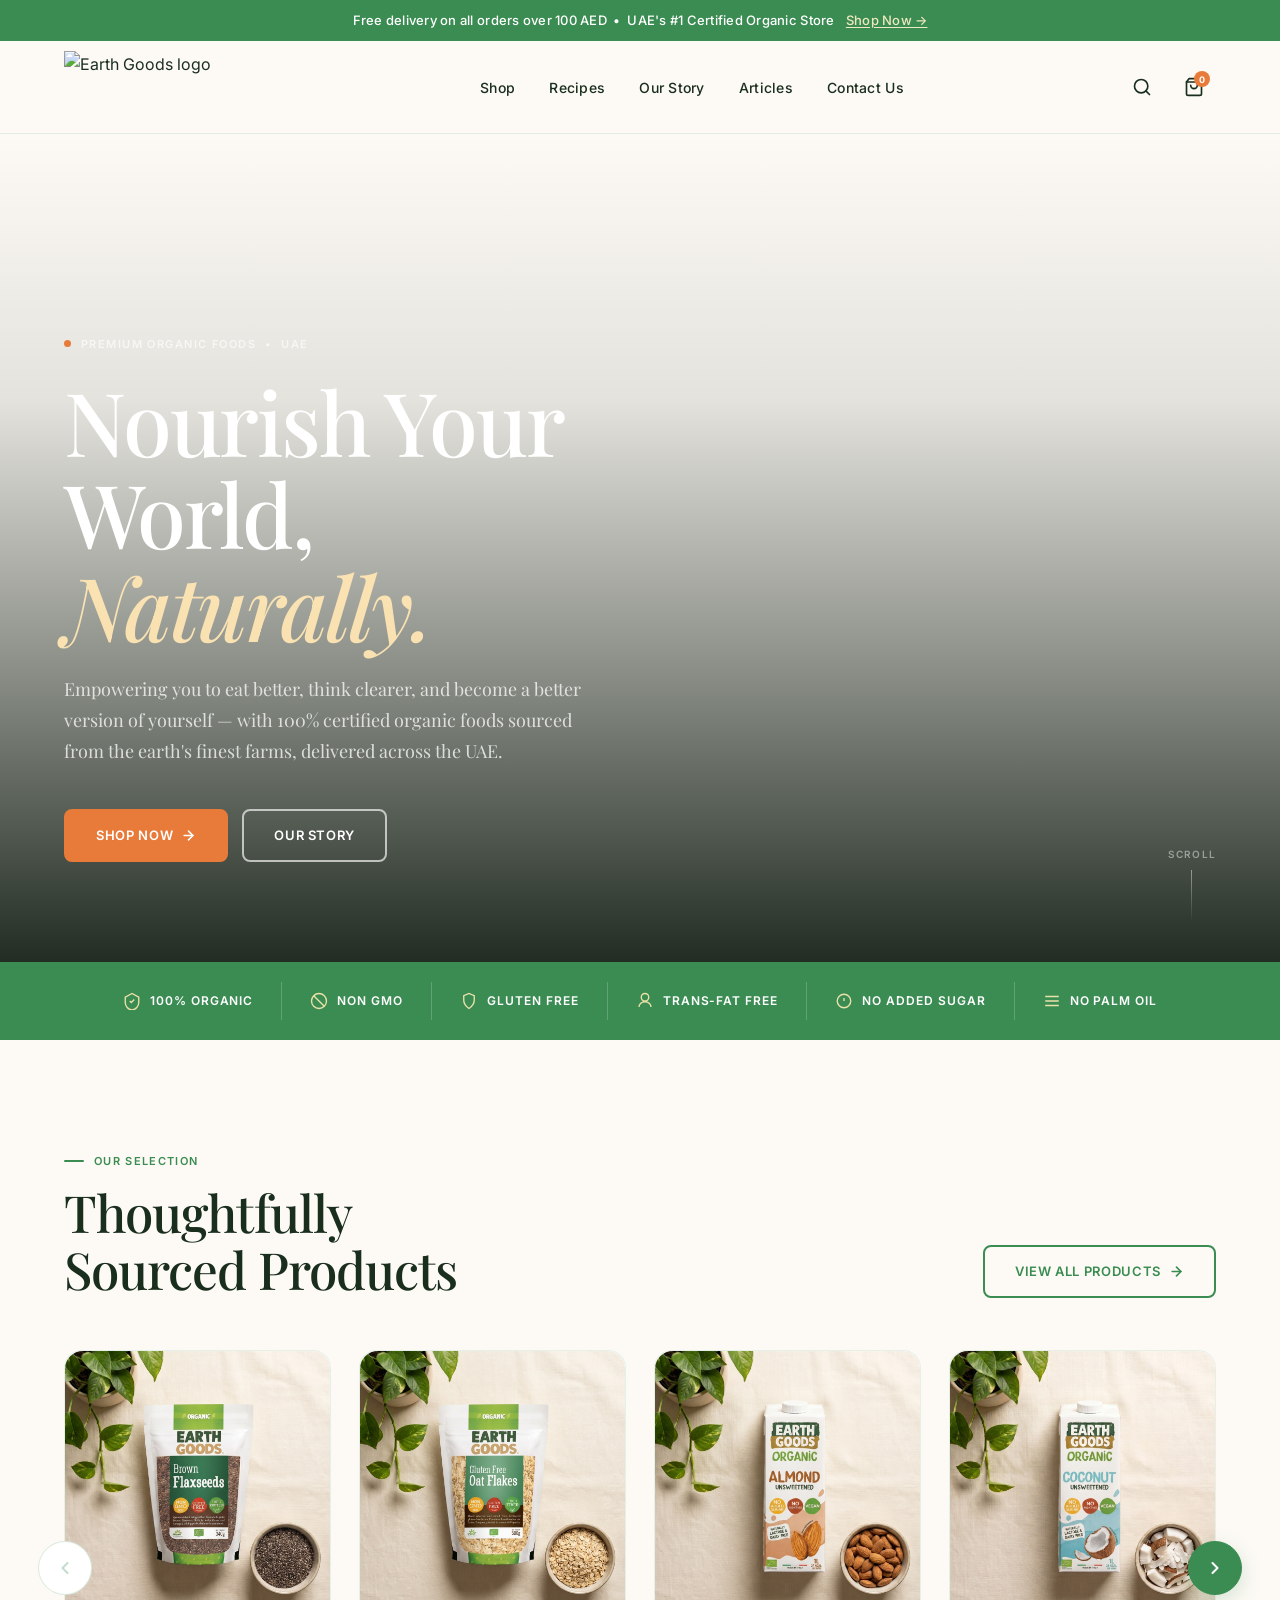
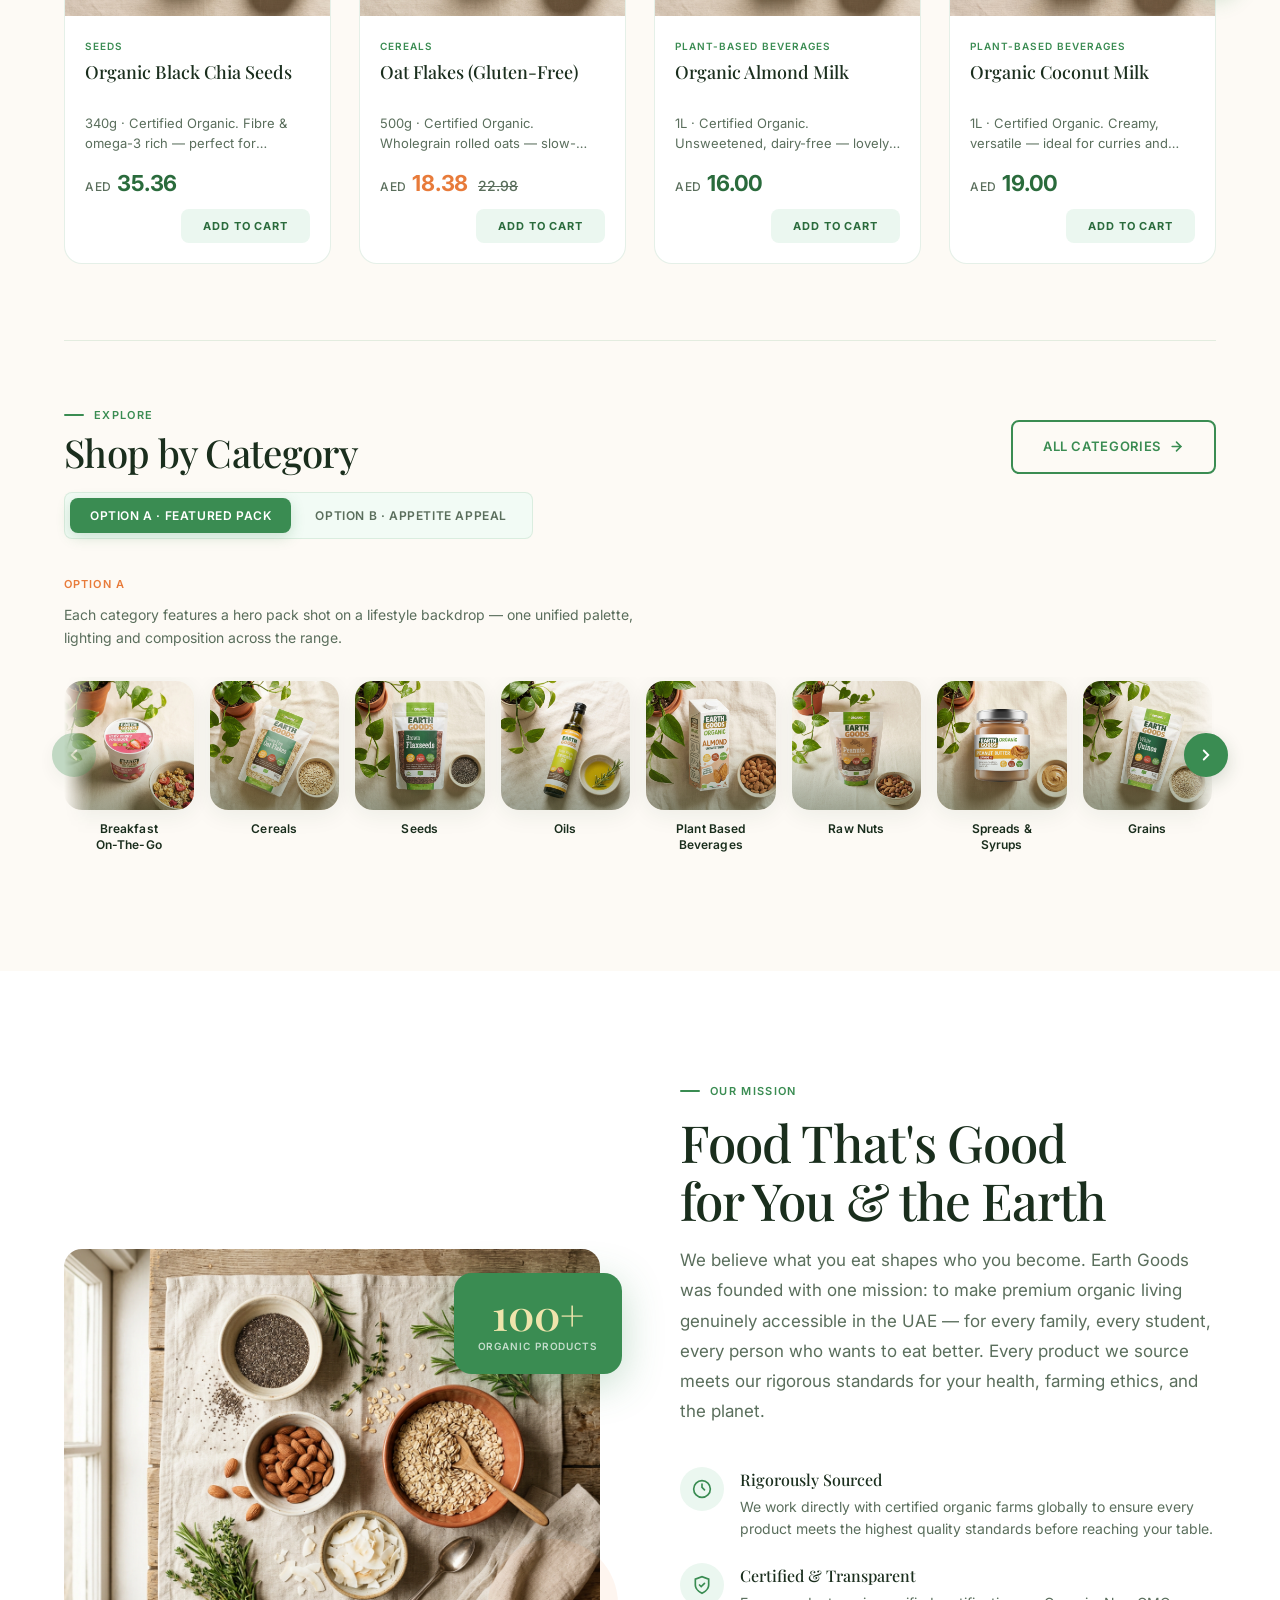
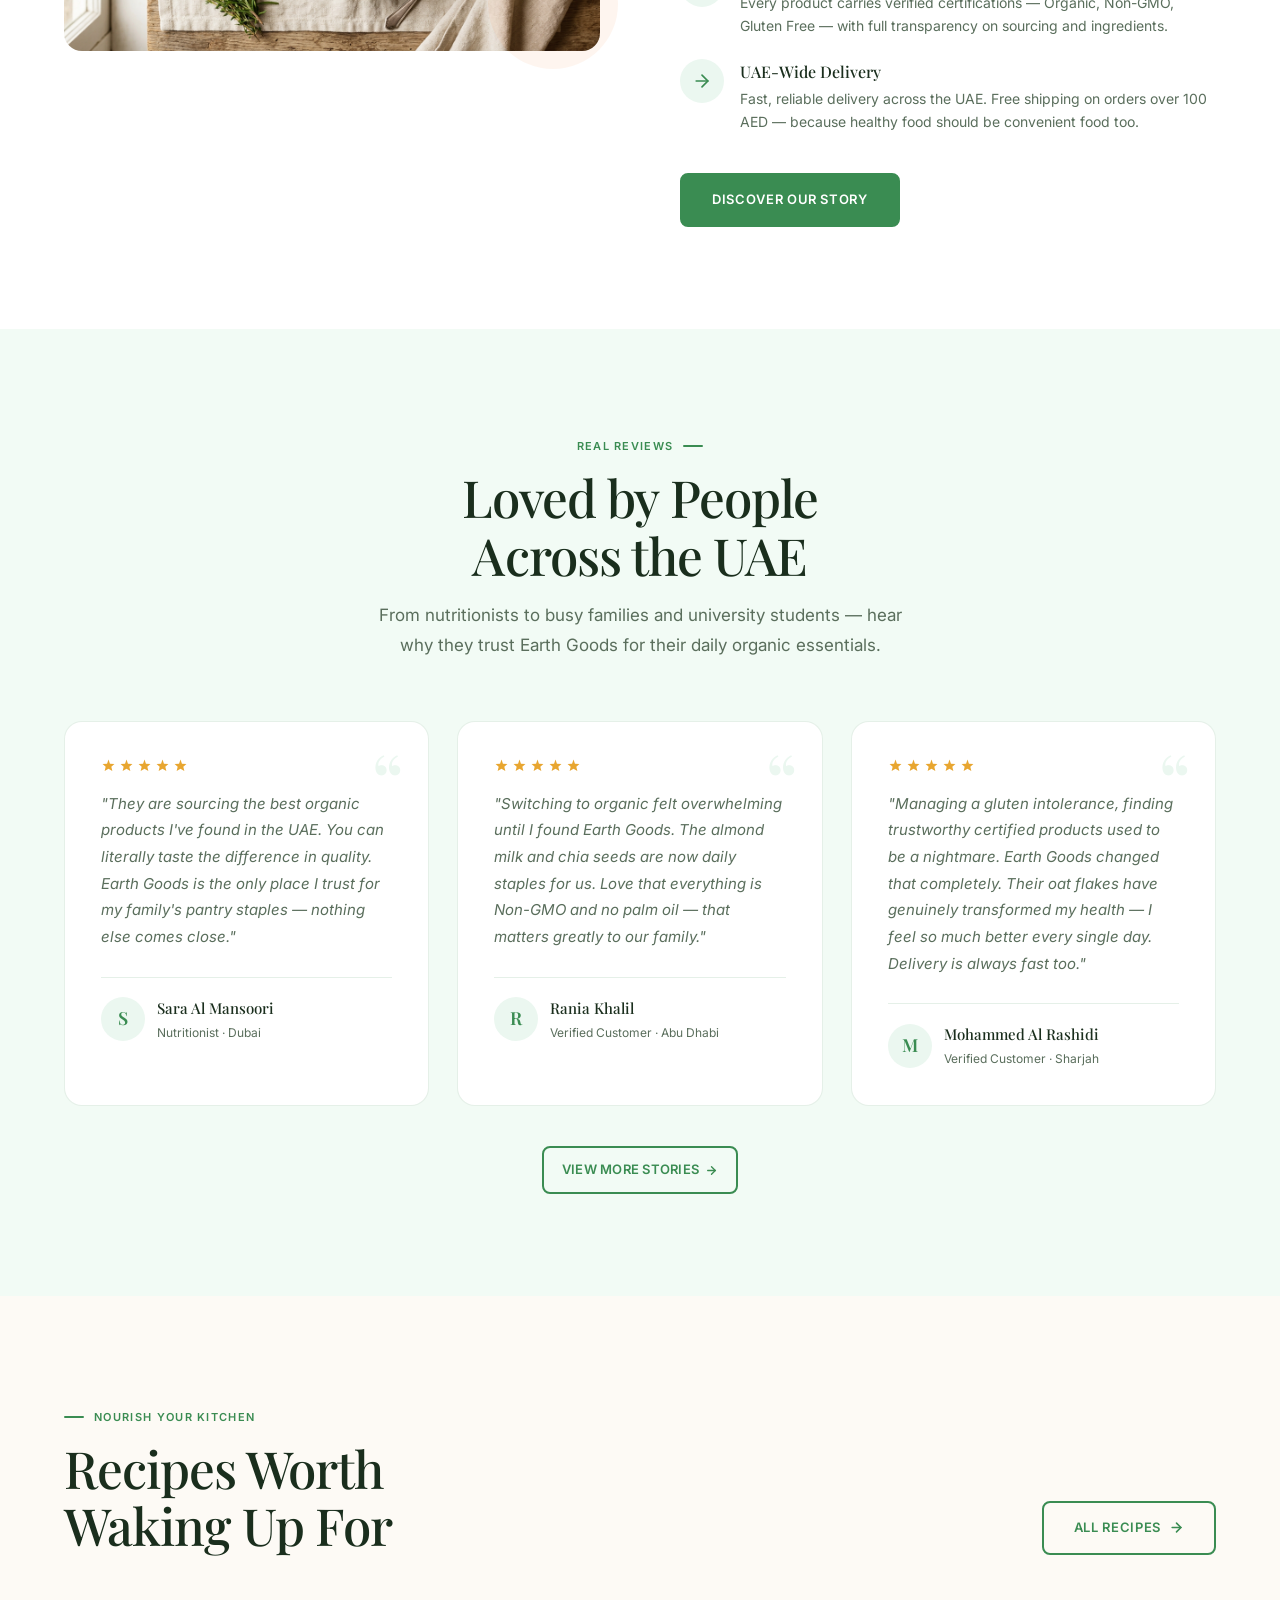
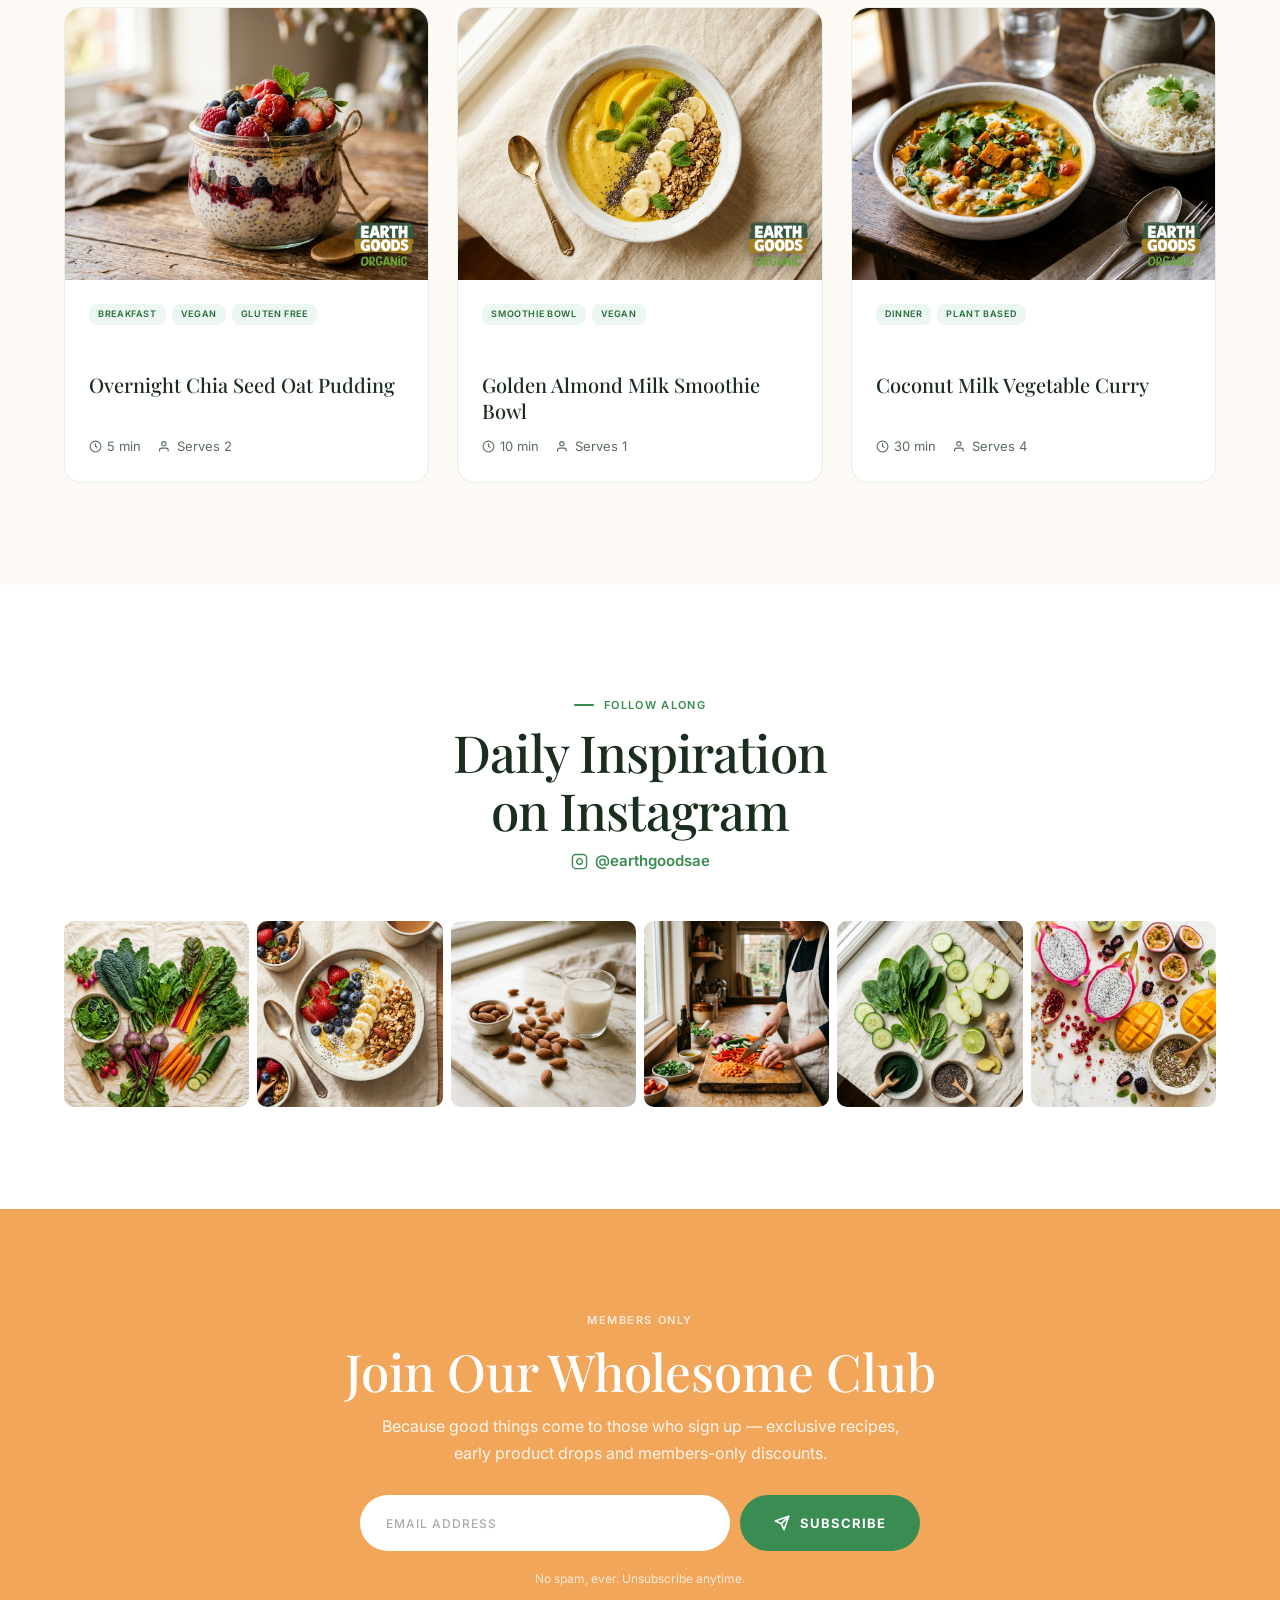
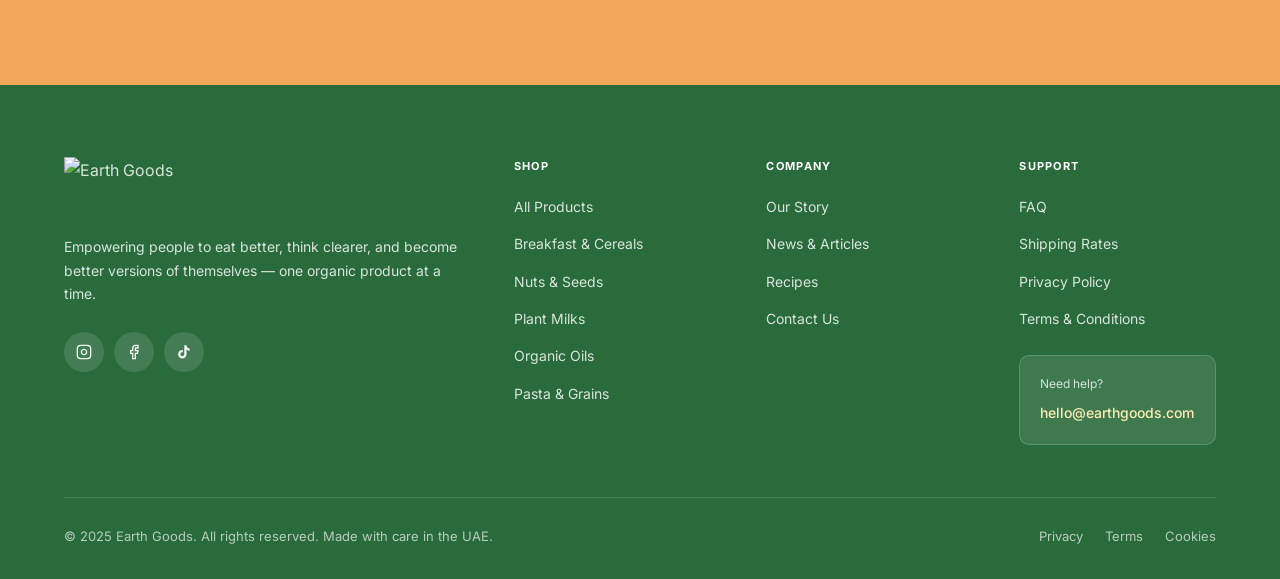
==== commit a8fd7071: "Post-demo iteration: category carousel, filter arrows, PDP reorder, smaller CTA - index-v5.html: Sho" ====
--- a/index-v5.html
+++ b/index-v5.html
@@ -420,11 +420,42 @@
     .cat-option { display: none; }
     .cat-option.active { display: block; }
 
+    /* Horizontal scroll carousel */
+    .cat-carousel-wrap { position: relative; }
     .cat-grid {
-      display: grid;
-      grid-template-columns: repeat(8, 1fr);
+      display: flex;
       gap: 16px;
-    }
+      overflow-x: auto;
+      scroll-behavior: smooth;
+      scroll-snap-type: x mandatory;
+      scrollbar-width: none;
+      -ms-overflow-style: none;
+      padding: 4px 2px 16px;
+      -webkit-mask-image: linear-gradient(90deg, transparent 0, #000 28px, #000 calc(100% - 28px), transparent 100%);
+              mask-image: linear-gradient(90deg, transparent 0, #000 28px, #000 calc(100% - 28px), transparent 100%);
+    }
+    .cat-grid::-webkit-scrollbar { display: none; }
+
+    .cat-nav {
+      position: absolute;
+      top: calc(50% - 18px);
+      transform: translateY(-50%);
+      width: 44px; height: 44px;
+      border-radius: 50%;
+      background: #3a8c52;
+      color: #fff;
+      display: flex; align-items: center; justify-content: center;
+      border: 2px solid #3a8c52;
+      cursor: pointer;
+      z-index: 4;
+      box-shadow: 0 6px 18px rgba(30,60,35,.18);
+      transition: background 180ms ease, color 180ms ease, transform 180ms ease, opacity 180ms ease;
+    }
+    .cat-nav:hover { background: #fff; color: #3a8c52; transform: translateY(-50%) scale(1.05); }
+    .cat-nav-prev { left: -12px; }
+    .cat-nav-next { right: -12px; }
+    .cat-nav[disabled] { opacity: .3; cursor: not-allowed; pointer-events: none; }
+    .cat-nav svg { width: 18px; height: 18px; }
 
     .cat-card {
       display: flex; flex-direction: column; align-items: center; gap: 11px;
@@ -449,6 +480,16 @@
       transition: transform 550ms ease;
     }
     .cat-card:hover .cat-img-wrap img { transform: scale(1.08); }
+
+    /* Carousel card sizing (desktop: 8 visible → becomes scrollable when >8 tiles) */
+    .cat-card {
+      flex: 0 0 calc((100% - (16px * 7)) / 8);
+      scroll-snap-align: start;
+    }
+    @media (max-width: 1100px) { .cat-card { flex-basis: calc((100% - (16px * 5)) / 6); } }
+    @media (max-width: 900px)  { .cat-card { flex-basis: calc((100% - (12px * 3)) / 4); } }
+    @media (max-width: 640px)  { .cat-card { flex-basis: calc((100% - (12px * 2)) / 3); } }
+    @media (max-width: 440px)  { .cat-card { flex-basis: calc((100% - (12px * 1)) / 2); } }
 
     /* Subtle colored tint overlay per card */
     .cat-img-wrap::after {
@@ -738,7 +779,7 @@
 
     /* ===== RESPONSIVE ===== */
     @media (max-width: 1100px) {
-      .cat-grid       { grid-template-columns: repeat(4, 1fr); }
+      /* carousel: handled by .cat-card flex-basis below */
       .footer-top     { grid-template-columns: 1fr 1fr; gap: 40px; }
       .story-stat     { right: 16px; }
     }
@@ -750,7 +791,7 @@
       .recipes-grid   { grid-template-columns: 1fr 1fr; }
       .nl-grid        { grid-template-columns: 1fr; gap: 48px; }
       .ig-grid        { grid-template-columns: repeat(3, 1fr); }
-      .cat-grid       { grid-template-columns: repeat(4, 1fr); }
+      /* carousel: handled by .cat-card flex-basis below */
     }
     @media (max-width: 640px) {
       .trust-item     { padding: 8px 14px; font-size: 11px; }
@@ -760,12 +801,12 @@
       .hero-title     { font-size: 42px; }
       .products-header, .recipes-header { flex-direction: column; align-items: flex-start; }
       .hero-scroll    { display: none; }
-      .cat-grid       { grid-template-columns: repeat(3, 1fr); gap: 12px; }
+      .cat-grid       { gap: 12px; }
       .cat-section-header { flex-direction: column; align-items: flex-start; }
       .hero-badges    { display: none; }
     }
     @media (max-width: 400px) {
-      .cat-grid       { grid-template-columns: repeat(2, 1fr); }
+      /* carousel */
     }
   </style>
 </head>
@@ -1046,55 +1087,91 @@
       <div class="cat-option active" id="cat-opt-a" role="tabpanel">
         <span class="cat-option-label">Option A</span>
         <p class="cat-option-desc">Each category features a hero pack shot on a lifestyle backdrop — one unified palette, lighting and composition across the range.</p>
-        <div class="cat-grid" role="list">
-          <a href="https://earthgoods.com/shop/category/breakfast-on-the-go" class="cat-card fade-up" role="listitem" aria-label="Shop Breakfast On-The-Go">
-            <div class="cat-img-wrap">
-              <img src="images/cat-a-breakfast.jpg" alt="Earth Goods breakfast pack featured on lifestyle backdrop" loading="lazy" width="600" height="600">
-            </div>
-            <span class="cat-name">Breakfast<br>On-The-Go</span>
-          </a>
-          <a href="https://earthgoods.com/shop/category/cereals" class="cat-card fade-up" role="listitem" aria-label="Shop Cereals">
-            <div class="cat-img-wrap">
-              <img src="images/cat-a-cereals.jpg" alt="Earth Goods cereals pack featured on lifestyle backdrop" loading="lazy" width="600" height="600">
-            </div>
-            <span class="cat-name">Cereals</span>
-          </a>
-          <a href="https://earthgoods.com/shop/category/seeds" class="cat-card fade-up" role="listitem" aria-label="Shop Seeds">
-            <div class="cat-img-wrap">
-              <img src="images/cat-a-seeds.jpg" alt="Earth Goods seeds pack featured on lifestyle backdrop" loading="lazy" width="600" height="600">
-            </div>
-            <span class="cat-name">Seeds</span>
-          </a>
-          <a href="https://earthgoods.com/shop/category/oils" class="cat-card fade-up" role="listitem" aria-label="Shop Oils">
-            <div class="cat-img-wrap">
-              <img src="images/cat-a-oils.jpg" alt="Earth Goods oils pack featured on lifestyle backdrop" loading="lazy" width="600" height="600">
-            </div>
-            <span class="cat-name">Oils</span>
-          </a>
-          <a href="https://earthgoods.com/shop/category/plant-based-beverages" class="cat-card fade-up" role="listitem" aria-label="Shop Plant Based Beverages">
-            <div class="cat-img-wrap">
-              <img src="images/cat-a-plantmilk.jpg" alt="Earth Goods plant-based beverage pack featured on lifestyle backdrop" loading="lazy" width="600" height="600">
-            </div>
-            <span class="cat-name">Plant Based<br>Beverages</span>
-          </a>
-          <a href="category-raw-nuts.html" class="cat-card fade-up" role="listitem" aria-label="Shop Raw Nuts">
-            <div class="cat-img-wrap">
-              <img src="images/cat-a-nuts.jpg" alt="Earth Goods raw nuts pack featured on lifestyle backdrop" loading="lazy" width="600" height="600">
-            </div>
-            <span class="cat-name">Raw Nuts</span>
-          </a>
-          <a href="https://earthgoods.com/shop/category/spreads-syrups" class="cat-card fade-up" role="listitem" aria-label="Shop Spreads and Syrups">
-            <div class="cat-img-wrap">
-              <img src="images/cat-a-spreads.jpg" alt="Earth Goods spreads pack featured on lifestyle backdrop" loading="lazy" width="600" height="600">
-            </div>
-            <span class="cat-name">Spreads &amp;<br>Syrups</span>
-          </a>
-          <a href="https://earthgoods.com/shop/category/grains" class="cat-card fade-up" role="listitem" aria-label="Shop Grains">
-            <div class="cat-img-wrap">
-              <img src="images/cat-a-grains.jpg" alt="Earth Goods grains pack featured on lifestyle backdrop" loading="lazy" width="600" height="600">
-            </div>
-            <span class="cat-name">Grains</span>
-          </a>
+        <div class="cat-carousel-wrap">
+          <button type="button" class="cat-nav cat-nav-prev" data-cat-nav="prev" aria-label="Scroll categories left">
+            <svg viewBox="0 0 24 24" fill="none" stroke="currentColor" stroke-width="2.5" stroke-linecap="round" aria-hidden="true"><polyline points="15 18 9 12 15 6"/></svg>
+          </button>
+          <button type="button" class="cat-nav cat-nav-next" data-cat-nav="next" aria-label="Scroll categories right">
+            <svg viewBox="0 0 24 24" fill="none" stroke="currentColor" stroke-width="2.5" stroke-linecap="round" aria-hidden="true"><polyline points="9 18 15 12 9 6"/></svg>
+          </button>
+          <div class="cat-grid" role="list">
+            <a href="https://earthgoods.com/shop/category/breakfast-on-the-go" class="cat-card fade-up" role="listitem" aria-label="Shop Breakfast On-The-Go">
+              <div class="cat-img-wrap"><img src="images/cat-a-breakfast.jpg" alt="Breakfast pack on lifestyle backdrop" loading="lazy" width="600" height="600"></div>
+              <span class="cat-name">Breakfast<br>On-The-Go</span>
+            </a>
+            <a href="https://earthgoods.com/shop/category/cereals" class="cat-card fade-up" role="listitem" aria-label="Shop Cereals">
+              <div class="cat-img-wrap"><img src="images/cat-a-cereals.jpg" alt="Cereals pack on lifestyle backdrop" loading="lazy" width="600" height="600"></div>
+              <span class="cat-name">Cereals</span>
+            </a>
+            <a href="https://earthgoods.com/shop/category/seeds" class="cat-card fade-up" role="listitem" aria-label="Shop Seeds">
+              <div class="cat-img-wrap"><img src="images/cat-a-seeds.jpg" alt="Seeds pack on lifestyle backdrop" loading="lazy" width="600" height="600"></div>
+              <span class="cat-name">Seeds</span>
+            </a>
+            <a href="https://earthgoods.com/shop/category/oils" class="cat-card fade-up" role="listitem" aria-label="Shop Oils">
+              <div class="cat-img-wrap"><img src="images/cat-a-oils.jpg" alt="Oils pack on lifestyle backdrop" loading="lazy" width="600" height="600"></div>
+              <span class="cat-name">Oils</span>
+            </a>
+            <a href="https://earthgoods.com/shop/category/plant-based-beverages" class="cat-card fade-up" role="listitem" aria-label="Shop Plant Based Beverages">
+              <div class="cat-img-wrap"><img src="images/cat-a-plantmilk.jpg" alt="Plant-based beverage pack on lifestyle backdrop" loading="lazy" width="600" height="600"></div>
+              <span class="cat-name">Plant Based<br>Beverages</span>
+            </a>
+            <a href="category-raw-nuts.html" class="cat-card fade-up" role="listitem" aria-label="Shop Raw Nuts">
+              <div class="cat-img-wrap"><img src="images/cat-a-nuts.jpg" alt="Raw nuts pack on lifestyle backdrop" loading="lazy" width="600" height="600"></div>
+              <span class="cat-name">Raw Nuts</span>
+            </a>
+            <a href="https://earthgoods.com/shop/category/spreads-syrups" class="cat-card fade-up" role="listitem" aria-label="Shop Spreads and Syrups">
+              <div class="cat-img-wrap"><img src="images/cat-a-spreads.jpg" alt="Spreads pack on lifestyle backdrop" loading="lazy" width="600" height="600"></div>
+              <span class="cat-name">Spreads &amp;<br>Syrups</span>
+            </a>
+            <a href="https://earthgoods.com/shop/category/grains" class="cat-card fade-up" role="listitem" aria-label="Shop Grains">
+              <div class="cat-img-wrap"><img src="images/cat-a-grains.jpg" alt="Grains pack on lifestyle backdrop" loading="lazy" width="600" height="600"></div>
+              <span class="cat-name">Grains</span>
+            </a>
+            <a href="https://earthgoods.com/shop/category/pulses" class="cat-card fade-up" role="listitem" aria-label="Shop Pulses">
+              <div class="cat-img-wrap"><img src="images/cat-pulses.jpg" alt="Pulses lifestyle" loading="lazy" width="600" height="600"></div>
+              <span class="cat-name">Pulses</span>
+            </a>
+            <a href="https://earthgoods.com/shop/category/pasta" class="cat-card fade-up" role="listitem" aria-label="Shop Pasta">
+              <div class="cat-img-wrap"><img src="images/cat-pasta.jpg" alt="Pasta lifestyle" loading="lazy" width="600" height="600"></div>
+              <span class="cat-name">Pasta</span>
+            </a>
+            <a href="https://earthgoods.com/shop/category/flours" class="cat-card fade-up" role="listitem" aria-label="Shop Flours">
+              <div class="cat-img-wrap"><img src="images/cat-flours.jpg" alt="Flours lifestyle" loading="lazy" width="600" height="600"></div>
+              <span class="cat-name">Flours</span>
+            </a>
+            <a href="https://earthgoods.com/shop/category/tomatoes" class="cat-card fade-up" role="listitem" aria-label="Shop Tomatoes">
+              <div class="cat-img-wrap"><img src="images/cat-tomatoes.jpg" alt="Tomatoes lifestyle" loading="lazy" width="600" height="600"></div>
+              <span class="cat-name">Tomatoes</span>
+            </a>
+            <a href="https://earthgoods.com/shop/category/sugar-salt" class="cat-card fade-up" role="listitem" aria-label="Shop Sugar and Salt">
+              <div class="cat-img-wrap"><img src="images/cat-sugarsalt.jpg" alt="Sugar and salt lifestyle" loading="lazy" width="600" height="600"></div>
+              <span class="cat-name">Sugar &amp;<br>Salt</span>
+            </a>
+            <a href="https://earthgoods.com/shop/category/coconut-goodness" class="cat-card fade-up" role="listitem" aria-label="Shop Coconut Goodness">
+              <div class="cat-img-wrap"><img src="images/cat-coconut.jpg" alt="Coconut goodness lifestyle" loading="lazy" width="600" height="600"></div>
+              <span class="cat-name">Coconut<br>Goodness</span>
+            </a>
+            <a href="https://earthgoods.com/shop/category/crackers" class="cat-card fade-up" role="listitem" aria-label="Shop Crackers">
+              <div class="cat-img-wrap"><img src="images/cat-crackers.jpg" alt="Crackers lifestyle" loading="lazy" width="600" height="600"></div>
+              <span class="cat-name">Crackers</span>
+            </a>
+            <a href="https://earthgoods.com/shop/category/rice-cakes" class="cat-card fade-up" role="listitem" aria-label="Shop Rice Cakes">
+              <div class="cat-img-wrap"><img src="images/cat-ricecakes.jpg" alt="Rice cakes lifestyle" loading="lazy" width="600" height="600"></div>
+              <span class="cat-name">Rice Cakes</span>
+            </a>
+            <a href="https://earthgoods.com/shop/category/apple-cider-vinegar" class="cat-card fade-up" role="listitem" aria-label="Shop Apple Cider Vinegar">
+              <div class="cat-img-wrap"><img src="images/cat-vinegar.jpg" alt="Apple cider vinegar lifestyle" loading="lazy" width="600" height="600"></div>
+              <span class="cat-name">Apple Cider<br>Vinegar</span>
+            </a>
+            <a href="https://earthgoods.com/shop/category/eggs" class="cat-card fade-up" role="listitem" aria-label="Shop Eggs">
+              <div class="cat-img-wrap"><img src="images/cat-eggs.jpg" alt="Organic eggs lifestyle" loading="lazy" width="600" height="600"></div>
+              <span class="cat-name">Eggs</span>
+            </a>
+            <a href="https://earthgoods.com/shop/category/cow-milk" class="cat-card fade-up" role="listitem" aria-label="Shop Cow Milk">
+              <div class="cat-img-wrap"><img src="images/hero-farm.png" alt="Organic farm dairy" loading="lazy" width="600" height="600"></div>
+              <span class="cat-name">Cow Milk</span>
+            </a>
+          </div>
         </div>
       </div>
 
@@ -1102,55 +1179,91 @@
       <div class="cat-option" id="cat-opt-b" role="tabpanel">
         <span class="cat-option-label">Option B</span>
         <p class="cat-option-desc">Pure appetite-appeal lifestyle with no pack shot — ingredient-led photography styled to one cohesive look across the range.</p>
-        <div class="cat-grid" role="list">
-          <a href="https://earthgoods.com/shop/category/breakfast-on-the-go" class="cat-card fade-up" role="listitem" aria-label="Shop Breakfast On-The-Go">
-            <div class="cat-img-wrap">
-              <img src="images/cat-b-breakfast.jpg" alt="Appetising breakfast bowl lifestyle" loading="lazy" width="600" height="600">
-            </div>
-            <span class="cat-name">Breakfast<br>On-The-Go</span>
-          </a>
-          <a href="https://earthgoods.com/shop/category/cereals" class="cat-card fade-up" role="listitem" aria-label="Shop Cereals">
-            <div class="cat-img-wrap">
-              <img src="images/cat-b-cereals.jpg" alt="Appetising oats and cereals lifestyle" loading="lazy" width="600" height="600">
-            </div>
-            <span class="cat-name">Cereals</span>
-          </a>
-          <a href="https://earthgoods.com/shop/category/seeds" class="cat-card fade-up" role="listitem" aria-label="Shop Seeds">
-            <div class="cat-img-wrap">
-              <img src="images/cat-b-seeds.jpg" alt="Appetising chia and seeds lifestyle" loading="lazy" width="600" height="600">
-            </div>
-            <span class="cat-name">Seeds</span>
-          </a>
-          <a href="https://earthgoods.com/shop/category/oils" class="cat-card fade-up" role="listitem" aria-label="Shop Oils">
-            <div class="cat-img-wrap">
-              <img src="images/cat-b-oils.jpg" alt="Appetising organic oils lifestyle" loading="lazy" width="600" height="600">
-            </div>
-            <span class="cat-name">Oils</span>
-          </a>
-          <a href="https://earthgoods.com/shop/category/plant-based-beverages" class="cat-card fade-up" role="listitem" aria-label="Shop Plant Based Beverages">
-            <div class="cat-img-wrap">
-              <img src="images/cat-b-plantmilk.jpg" alt="Appetising plant-based milk lifestyle" loading="lazy" width="600" height="600">
-            </div>
-            <span class="cat-name">Plant Based<br>Beverages</span>
-          </a>
-          <a href="category-raw-nuts.html" class="cat-card fade-up" role="listitem" aria-label="Shop Raw Nuts">
-            <div class="cat-img-wrap">
-              <img src="images/cat-b-nuts.jpg" alt="Appetising raw nuts lifestyle" loading="lazy" width="600" height="600">
-            </div>
-            <span class="cat-name">Raw Nuts</span>
-          </a>
-          <a href="https://earthgoods.com/shop/category/spreads-syrups" class="cat-card fade-up" role="listitem" aria-label="Shop Spreads and Syrups">
-            <div class="cat-img-wrap">
-              <img src="images/cat-b-spreads.jpg" alt="Appetising spreads on toast lifestyle" loading="lazy" width="600" height="600">
-            </div>
-            <span class="cat-name">Spreads &amp;<br>Syrups</span>
-          </a>
-          <a href="https://earthgoods.com/shop/category/grains" class="cat-card fade-up" role="listitem" aria-label="Shop Grains">
-            <div class="cat-img-wrap">
-              <img src="images/cat-b-grains.jpg" alt="Appetising grains and quinoa lifestyle" loading="lazy" width="600" height="600">
-            </div>
-            <span class="cat-name">Grains</span>
-          </a>
+        <div class="cat-carousel-wrap">
+          <button type="button" class="cat-nav cat-nav-prev" data-cat-nav="prev" aria-label="Scroll categories left">
+            <svg viewBox="0 0 24 24" fill="none" stroke="currentColor" stroke-width="2.5" stroke-linecap="round" aria-hidden="true"><polyline points="15 18 9 12 15 6"/></svg>
+          </button>
+          <button type="button" class="cat-nav cat-nav-next" data-cat-nav="next" aria-label="Scroll categories right">
+            <svg viewBox="0 0 24 24" fill="none" stroke="currentColor" stroke-width="2.5" stroke-linecap="round" aria-hidden="true"><polyline points="9 18 15 12 9 6"/></svg>
+          </button>
+          <div class="cat-grid" role="list">
+            <a href="https://earthgoods.com/shop/category/breakfast-on-the-go" class="cat-card fade-up" role="listitem" aria-label="Shop Breakfast On-The-Go">
+              <div class="cat-img-wrap"><img src="images/cat-b-breakfast.jpg" alt="Appetising breakfast bowl lifestyle" loading="lazy" width="600" height="600"></div>
+              <span class="cat-name">Breakfast<br>On-The-Go</span>
+            </a>
+            <a href="https://earthgoods.com/shop/category/cereals" class="cat-card fade-up" role="listitem" aria-label="Shop Cereals">
+              <div class="cat-img-wrap"><img src="images/cat-b-cereals.jpg" alt="Appetising oats and cereals lifestyle" loading="lazy" width="600" height="600"></div>
+              <span class="cat-name">Cereals</span>
+            </a>
+            <a href="https://earthgoods.com/shop/category/seeds" class="cat-card fade-up" role="listitem" aria-label="Shop Seeds">
+              <div class="cat-img-wrap"><img src="images/cat-b-seeds.jpg" alt="Appetising chia and seeds lifestyle" loading="lazy" width="600" height="600"></div>
+              <span class="cat-name">Seeds</span>
+            </a>
+            <a href="https://earthgoods.com/shop/category/oils" class="cat-card fade-up" role="listitem" aria-label="Shop Oils">
+              <div class="cat-img-wrap"><img src="images/cat-b-oils.jpg" alt="Appetising organic oils lifestyle" loading="lazy" width="600" height="600"></div>
+              <span class="cat-name">Oils</span>
+            </a>
+            <a href="https://earthgoods.com/shop/category/plant-based-beverages" class="cat-card fade-up" role="listitem" aria-label="Shop Plant Based Beverages">
+              <div class="cat-img-wrap"><img src="images/cat-b-plantmilk.jpg" alt="Appetising plant-based milk lifestyle" loading="lazy" width="600" height="600"></div>
+              <span class="cat-name">Plant Based<br>Beverages</span>
+            </a>
+            <a href="category-raw-nuts.html" class="cat-card fade-up" role="listitem" aria-label="Shop Raw Nuts">
+              <div class="cat-img-wrap"><img src="images/cat-b-nuts.jpg" alt="Appetising raw nuts lifestyle" loading="lazy" width="600" height="600"></div>
+              <span class="cat-name">Raw Nuts</span>
+            </a>
+            <a href="https://earthgoods.com/shop/category/spreads-syrups" class="cat-card fade-up" role="listitem" aria-label="Shop Spreads and Syrups">
+              <div class="cat-img-wrap"><img src="images/cat-b-spreads.jpg" alt="Appetising spreads on toast lifestyle" loading="lazy" width="600" height="600"></div>
+              <span class="cat-name">Spreads &amp;<br>Syrups</span>
+            </a>
+            <a href="https://earthgoods.com/shop/category/grains" class="cat-card fade-up" role="listitem" aria-label="Shop Grains">
+              <div class="cat-img-wrap"><img src="images/cat-b-grains.jpg" alt="Appetising grains and quinoa lifestyle" loading="lazy" width="600" height="600"></div>
+              <span class="cat-name">Grains</span>
+            </a>
+            <a href="https://earthgoods.com/shop/category/pulses" class="cat-card fade-up" role="listitem" aria-label="Shop Pulses">
+              <div class="cat-img-wrap"><img src="images/cat-pulses.jpg" alt="Pulses lifestyle" loading="lazy" width="600" height="600"></div>
+              <span class="cat-name">Pulses</span>
+            </a>
+            <a href="https://earthgoods.com/shop/category/pasta" class="cat-card fade-up" role="listitem" aria-label="Shop Pasta">
+              <div class="cat-img-wrap"><img src="images/cat-pasta.jpg" alt="Pasta lifestyle" loading="lazy" width="600" height="600"></div>
+              <span class="cat-name">Pasta</span>
+            </a>
+            <a href="https://earthgoods.com/shop/category/flours" class="cat-card fade-up" role="listitem" aria-label="Shop Flours">
+              <div class="cat-img-wrap"><img src="images/cat-flours.jpg" alt="Flours lifestyle" loading="lazy" width="600" height="600"></div>
+              <span class="cat-name">Flours</span>
+            </a>
+            <a href="https://earthgoods.com/shop/category/tomatoes" class="cat-card fade-up" role="listitem" aria-label="Shop Tomatoes">
+              <div class="cat-img-wrap"><img src="images/cat-tomatoes.jpg" alt="Tomatoes lifestyle" loading="lazy" width="600" height="600"></div>
+              <span class="cat-name">Tomatoes</span>
+            </a>
+            <a href="https://earthgoods.com/shop/category/sugar-salt" class="cat-card fade-up" role="listitem" aria-label="Shop Sugar and Salt">
+              <div class="cat-img-wrap"><img src="images/cat-sugarsalt.jpg" alt="Sugar and salt lifestyle" loading="lazy" width="600" height="600"></div>
+              <span class="cat-name">Sugar &amp;<br>Salt</span>
+            </a>
+            <a href="https://earthgoods.com/shop/category/coconut-goodness" class="cat-card fade-up" role="listitem" aria-label="Shop Coconut Goodness">
+              <div class="cat-img-wrap"><img src="images/cat-coconut.jpg" alt="Coconut goodness lifestyle" loading="lazy" width="600" height="600"></div>
+              <span class="cat-name">Coconut<br>Goodness</span>
+            </a>
+            <a href="https://earthgoods.com/shop/category/crackers" class="cat-card fade-up" role="listitem" aria-label="Shop Crackers">
+              <div class="cat-img-wrap"><img src="images/cat-crackers.jpg" alt="Crackers lifestyle" loading="lazy" width="600" height="600"></div>
+              <span class="cat-name">Crackers</span>
+            </a>
+            <a href="https://earthgoods.com/shop/category/rice-cakes" class="cat-card fade-up" role="listitem" aria-label="Shop Rice Cakes">
+              <div class="cat-img-wrap"><img src="images/cat-ricecakes.jpg" alt="Rice cakes lifestyle" loading="lazy" width="600" height="600"></div>
+              <span class="cat-name">Rice Cakes</span>
+            </a>
+            <a href="https://earthgoods.com/shop/category/apple-cider-vinegar" class="cat-card fade-up" role="listitem" aria-label="Shop Apple Cider Vinegar">
+              <div class="cat-img-wrap"><img src="images/cat-vinegar.jpg" alt="Apple cider vinegar lifestyle" loading="lazy" width="600" height="600"></div>
+              <span class="cat-name">Apple Cider<br>Vinegar</span>
+            </a>
+            <a href="https://earthgoods.com/shop/category/eggs" class="cat-card fade-up" role="listitem" aria-label="Shop Eggs">
+              <div class="cat-img-wrap"><img src="images/cat-eggs.jpg" alt="Organic eggs lifestyle" loading="lazy" width="600" height="600"></div>
+              <span class="cat-name">Eggs</span>
+            </a>
+            <a href="https://earthgoods.com/shop/category/cow-milk" class="cat-card fade-up" role="listitem" aria-label="Shop Cow Milk">
+              <div class="cat-img-wrap"><img src="images/hero-farm.png" alt="Organic farm dairy" loading="lazy" width="600" height="600"></div>
+              <span class="cat-name">Cow Milk</span>
+            </a>
+          </div>
         </div>
       </div>
     </div>
@@ -1313,10 +1426,11 @@
 
     </div>
 
-    <div style="text-align:center; margin-top:48px">
-      <a href="https://earthgoods.com/reviews" class="btn btn-outline" aria-label="View more customer stories and reviews">
+    <div style="text-align:center; margin-top:40px">
+      <a href="https://earthgoods.com/reviews" class="btn btn-outline" aria-label="View more customer stories and reviews"
+         style="padding:9px 18px; font-size:13px; letter-spacing:.02em; gap:6px;">
         View More Stories
-        <svg width="15" height="15" viewBox="0 0 24 24" fill="none" stroke="currentColor" stroke-width="2.5" stroke-linecap="round" aria-hidden="true"><line x1="5" y1="12" x2="19" y2="12"/><polyline points="12 5 19 12 12 19"/></svg>
+        <svg width="13" height="13" viewBox="0 0 24 24" fill="none" stroke="currentColor" stroke-width="2.5" stroke-linecap="round" aria-hidden="true"><line x1="5" y1="12" x2="19" y2="12"/><polyline points="12 5 19 12 12 19"/></svg>
       </a>
     </div>
 
@@ -1585,7 +1699,38 @@
         });
         optA.classList.toggle('active', target === 'a');
         optB.classList.toggle('active', target === 'b');
+        // Re-sync arrow disabled state when switching tabs
+        window.dispatchEvent(new Event('resize'));
       });
+    });
+  })();
+
+  // Shop-by-category horizontal carousel arrows
+  (function initCatCarousels() {
+    const wraps = document.querySelectorAll('.cat-carousel-wrap');
+    wraps.forEach(wrap => {
+      const grid = wrap.querySelector('.cat-grid');
+      const prev = wrap.querySelector('[data-cat-nav="prev"]');
+      const next = wrap.querySelector('[data-cat-nav="next"]');
+      if (!grid || !prev || !next) return;
+      const step = () => {
+        const card = grid.querySelector('.cat-card');
+        if (!card) return 260;
+        const cs = getComputedStyle(grid);
+        const gap = parseFloat(cs.columnGap || cs.gap || '16');
+        return (card.getBoundingClientRect().width + gap) * 3;
+      };
+      const update = () => {
+        prev.disabled = grid.scrollLeft <= 2;
+        next.disabled = grid.scrollLeft + grid.clientWidth >= grid.scrollWidth - 2;
+      };
+      prev.addEventListener('click', () => grid.scrollBy({ left: -step(), behavior: 'smooth' }));
+      next.addEventListener('click', () => grid.scrollBy({ left:  step(), behavior: 'smooth' }));
+      grid.addEventListener('scroll', update, { passive: true });
+      window.addEventListener('resize', update);
+      window.addEventListener('load', update);
+      requestAnimationFrame(update);
+      update();
     });
   })();
 
